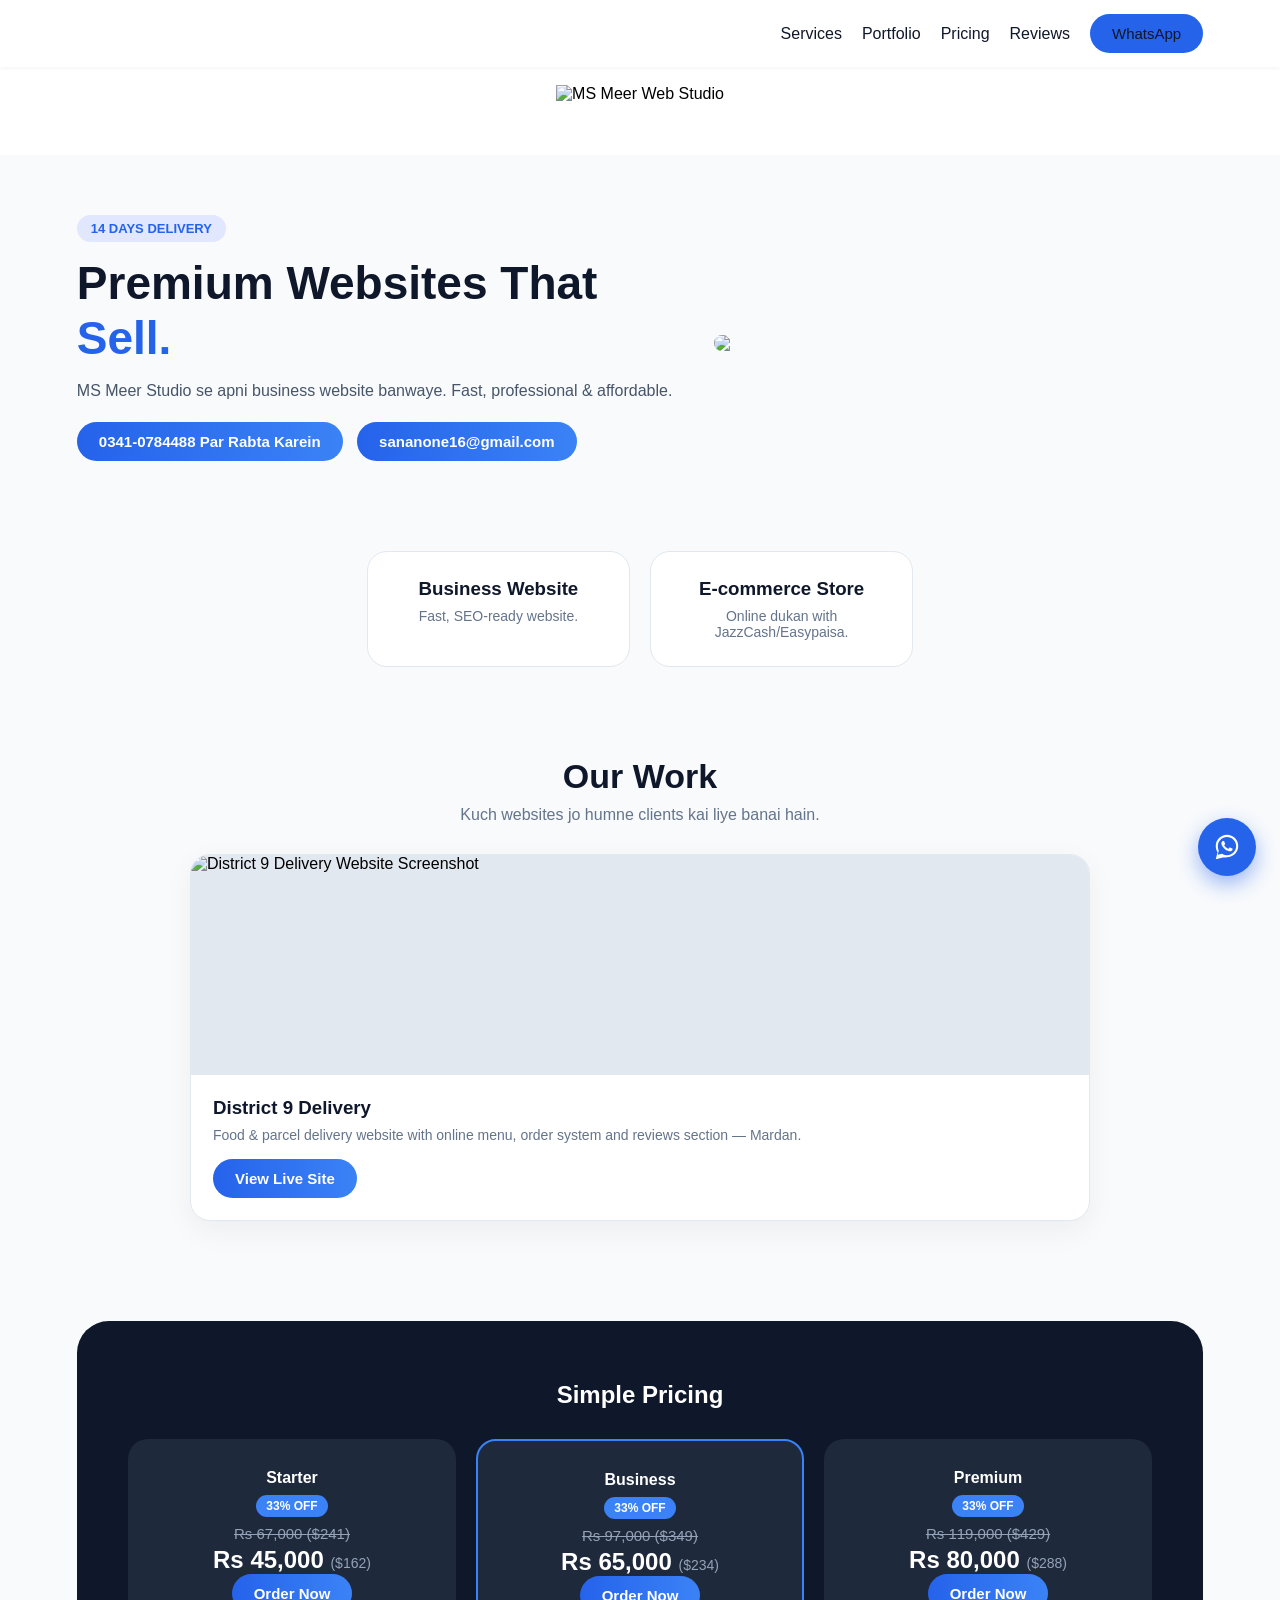
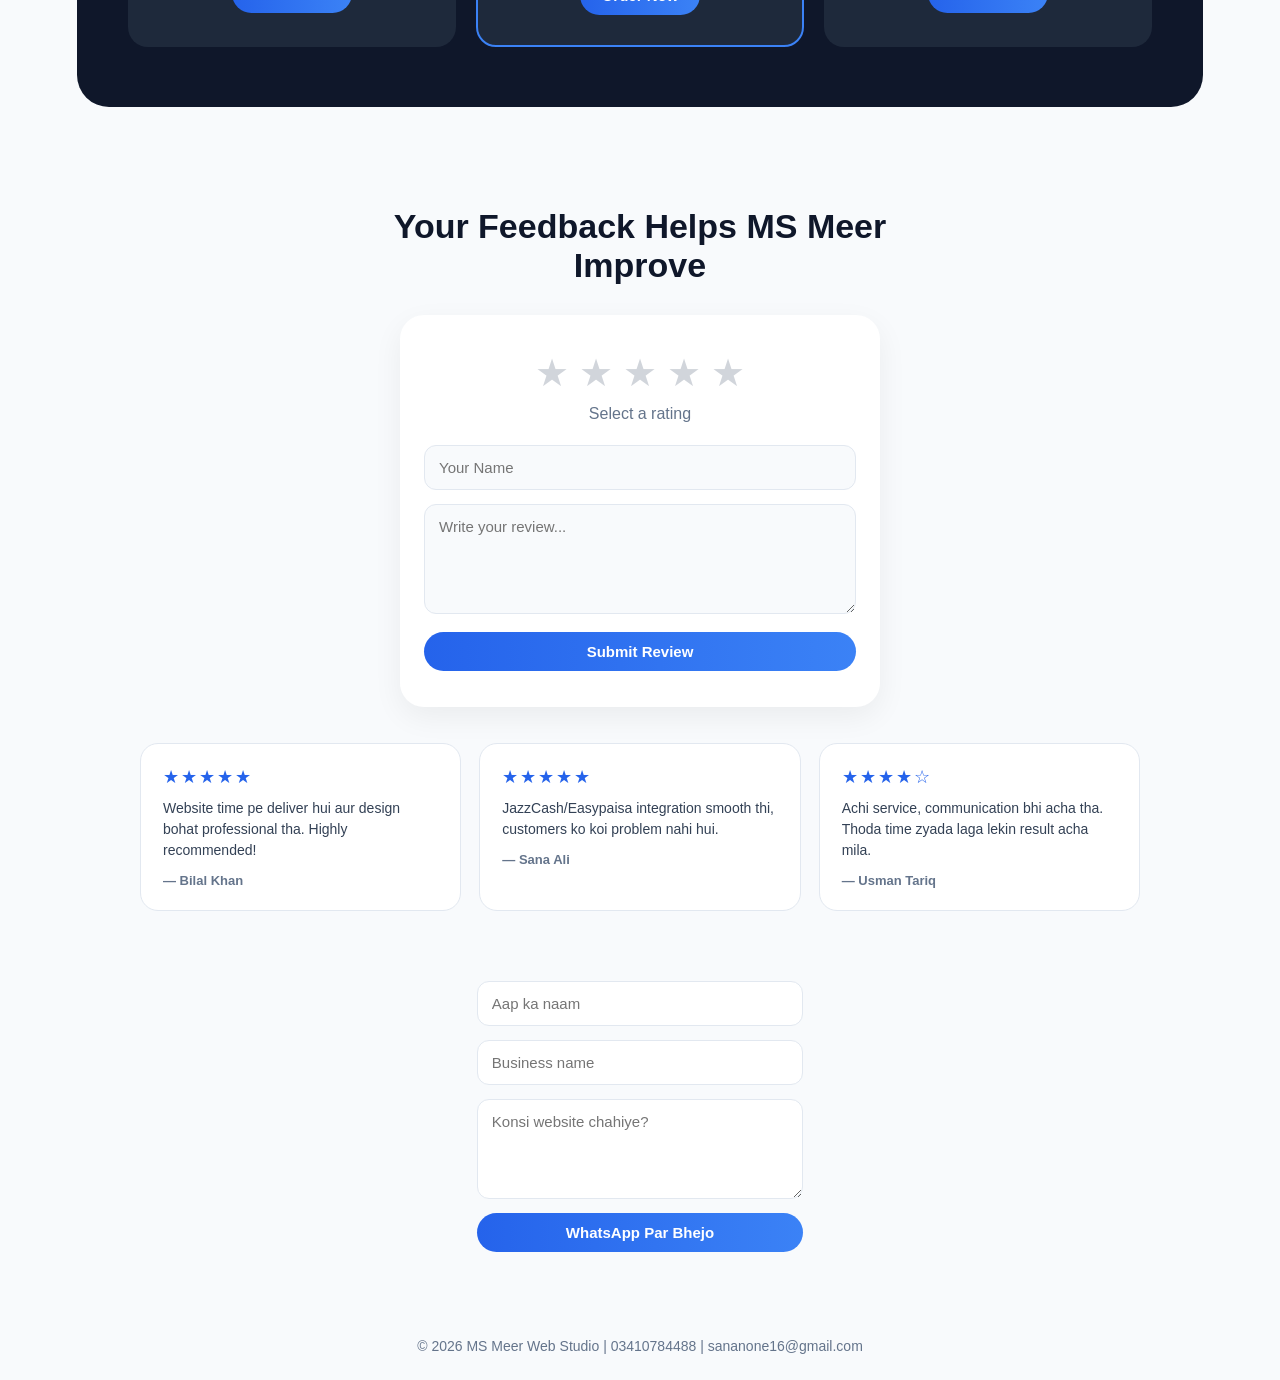
==== index.html @ 479fdec6 "Add files via upload" ====
<!DOCTYPE html>
<html lang="en">
<head>
<meta charset="UTF-8">
<meta name="viewport" content="width=device-width, initial-scale=1.0">
<title>MS Meer Web Studio | Premium Website & App Design</title>
<link rel="stylesheet" href="style.css">
</head>
<body>
<nav>
  <div class="nav-links">
    <a href="#services">Services</a>
    <a href="#portfolio">Portfolio</a>
    <a href="#pricing">Pricing</a>
    <a href="#review">Reviews</a>
    <a href="https://wa.me/923410784488" class="btn">WhatsApp</a>
  </div>
</nav>

<div class="logo-bar">
  <img src="logo.png" alt="MS Meer Web Studio">
</div>

<section class="hero">
  <div>
    <span class="badge">14 DAYS DELIVERY</span>
    <h1>Premium Websites That <span>Sell.</span></h1>
    <p>MS Meer Studio se apni business website banwaye. Fast, professional & affordable.</p>
    <a class="btn btn-accent" href="https://wa.me/923410784488">0341-0784488 Par Rabta Karein</a>
    <a class="btn btn-accent" href="mailto:sananone16@gmail.com">sananone16@gmail.com</a>
  </div>
  <div class="hero-img">
    <img src="https://images.unsplash.com/photo-1558655146-d09347e92766?w=800">
  </div>
</section>

<section id="services" class="services">
  <div class="card"><h3>Business Website</h3><p>Fast, SEO-ready website.</p></div>
  <div class="card"><h3>E-commerce Store</h3><p>Online dukan with JazzCash/Easypaisa.</p></div>
</section>

<section id="portfolio" class="portfolio">
  <h2>Our Work</h2>
  <p class="portfolio-sub">Kuch websites jo humne clients kai liye banai hain.</p>
  <div class="portfolio-grid">
    <div class="portfolio-card">
      <img src="https://image.thum.io/get/width/900/crop/700/https://sananone16-blip.github.io/DISTRICT-9-MARADAN/" alt="District 9 Delivery Website Screenshot" loading="lazy">
      <div class="portfolio-info">
        <h3>District 9 Delivery</h3>
        <p>Food & parcel delivery website with online menu, order system and reviews section — Mardan.</p>
        <a class="btn btn-accent" href="https://sananone16-blip.github.io/DISTRICT-9-MARADAN/" target="_blank">View Live Site</a>
      </div>
    </div>
  </div>
</section>

<section id="pricing" class="pricing">
  <h2>Simple Pricing</h2>
  <div class="price-grid">

    <div class="price-card">
      <h4>Starter</h4>
      <span class="off-badge">33% OFF</span>
      <p class="old-price">Rs 67,000 <span class="old-usd">($241)</span></p>
      <h2>Rs 45,000 <span class="usd">($162)</span></h2>
      <a href="https://wa.me/923410784488" class="btn btn-accent">Order Now</a>
    </div>

    <div class="price-card popular">
      <h4>Business</h4>
      <span class="off-badge">33% OFF</span>
      <p class="old-price">Rs 97,000 <span class="old-usd">($349)</span></p>
      <h2>Rs 65,000 <span class="usd">($234)</span></h2>
      <a href="https://wa.me/923410784488" class="btn btn-accent">Order Now</a>
    </div>

    <div class="price-card">
      <h4>Premium</h4>
      <span class="off-badge">33% OFF</span>
      <p class="old-price">Rs 119,000 <span class="old-usd">($429)</span></p>
      <h2>Rs 80,000 <span class="usd">($288)</span></h2>
      <a href="https://wa.me/923410784488" class="btn btn-accent">Order Now</a>
    </div>

  </div>
</section>

<section id="review" class="review">
  <h2>Your Feedback Helps MS Meer Improve</h2>
  <div class="review-card">
    <div class="stars" id="stars">
      <span class="star" data-value="1">★</span>
      <span class="star" data-value="2">★</span>
      <span class="star" data-value="3">★</span>
      <span class="star" data-value="4">★</span>
      <span class="star" data-value="5">★</span>
    </div>
    <p id="ratingText">Select a rating</p>
    <input id="reviewName" placeholder="Your Name">
    <textarea id="reviewMsg" placeholder="Write your review..."></textarea>
    <button class="btn btn-accent" onclick="submitReview()">Submit Review</button>
  </div>

  <div class="reviews-list" id="reviewsList"></div>
</section>

<section class="contact">
  <input id="name" placeholder="Aap ka naam">
  <input id="business" placeholder="Business name">
  <textarea id="msg" placeholder="Konsi website chahiye?"></textarea>
  <button class="btn btn-accent" onclick="sendWhatsApp()">WhatsApp Par Bhejo</button>
</section>

<a href="https://wa.me/923410784488" class="whatsapp-float" target="_blank" aria-label="Chat on WhatsApp">
  <svg viewBox="0 0 32 32" width="30" height="30" fill="#fff"><path d="M16.001 3C9.373 3 4 8.373 4 15c0 2.386.7 4.61 1.902 6.478L4 29l7.72-1.867A11.94 11.94 0 0016 27c6.627 0 12-5.373 12-12S22.628 3 16.001 3zm0 21.75a9.7 9.7 0 01-4.95-1.35l-.355-.21-4.585 1.108 1.13-4.47-.232-.367A9.71 9.71 0 016.25 15c0-5.385 4.366-9.75 9.751-9.75S25.75 9.615 25.75 15 21.385 24.75 16.001 24.75zm5.34-7.32c-.293-.146-1.734-.855-2.003-.953-.269-.098-.465-.146-.66.147-.196.293-.758.953-.93 1.148-.171.196-.342.22-.635.073-.293-.147-1.238-.456-2.358-1.454-.872-.778-1.461-1.738-1.632-2.031-.171-.293-.018-.451.128-.597.132-.132.293-.342.44-.513.147-.171.196-.293.293-.489.098-.196.049-.367-.024-.513-.073-.147-.66-1.59-.904-2.178-.238-.572-.48-.494-.66-.503-.171-.008-.367-.01-.562-.01-.196 0-.513.073-.782.367-.269.293-1.026 1.003-1.026 2.444s1.051 2.834 1.198 3.03c.147.196 2.07 3.16 5.017 4.432.701.303 1.248.484 1.675.619.704.224 1.344.192 1.85.117.564-.084 1.734-.709 1.979-1.393.244-.685.244-1.271.171-1.393-.073-.122-.269-.196-.562-.342z"/></svg>
</a>

<footer>© 2026 MS Meer Web Studio | 03410784488 | sananone16@gmail.com</footer>
<script src="script.js"></script>
</body>
</html>
---- style.css ----
:root{--primary:#0f172a;--accent:#2563eb;--accent2:#3b82f6;--bg:#f8fafc}
*{margin:0;padding:0;box-sizing:border-box;font-family:Inter,sans-serif}
body{background:var(--bg);overflow-x:hidden}

/* Nav */
nav{display:flex;justify-content:flex-end;align-items:center;flex-wrap:wrap;gap:14px;padding:14px 6%;background:#fff;position:sticky;top:0;z-index:20;box-shadow:0 1px 4px rgba(0,0,0,.05)}
.nav-links{display:flex;align-items:center;gap:20px;flex-wrap:wrap}
.nav-links a{text-decoration:none;color:var(--primary);font-weight:500}

/* Logo bar below nav */
.logo-bar{display:flex;justify-content:center;align-items:center;padding:18px 6% 6px;background:#fff}
.logo-bar img{height:64px;max-width:90%;object-fit:contain}

/* Buttons — all blue */
.btn{display:inline-block;padding:11px 22px;border-radius:999px;background:var(--accent);color:#fff;text-decoration:none;border:none;cursor:pointer;font-weight:600;font-size:15px;transition:transform .15s,box-shadow .15s}
.btn:hover{transform:translateY(-2px);box-shadow:0 8px 18px rgba(37,99,235,.35)}
.btn-accent{background:linear-gradient(90deg,var(--accent),var(--accent2))}
.btn-dark{background:var(--accent)}

/* Hero */
.hero{padding:60px 6%;display:grid;grid-template-columns:1.1fr 0.9fr;gap:40px;align-items:center}
.badge{display:inline-block;background:#e0e7ff;color:var(--accent);font-weight:600;font-size:13px;padding:6px 14px;border-radius:999px;margin-bottom:14px}
.hero h1{font-size:clamp(28px,5vw,46px);line-height:1.2;color:var(--primary)}
.hero h1 span{color:var(--accent)}
.hero p{margin:16px 0 22px;color:#475569;font-size:16px}
.hero .btn{margin-right:10px;margin-bottom:10px}
.hero-img img{width:100%;border-radius:24px;display:block}

/* Services */
.services{display:grid;grid-template-columns:repeat(2,1fr);gap:20px;padding:20px 6% 40px;max-width:700px;margin:0 auto}
.card{background:#fff;border:1px solid #e2e8f0;border-radius:20px;padding:26px;text-align:center}
.card h3{color:var(--primary);margin-bottom:8px}
.card p{color:#64748b;font-size:14px}

/* Portfolio */
.portfolio{padding:50px 6%;text-align:center}
.portfolio h2{color:var(--primary);font-size:clamp(24px,4vw,34px)}
.portfolio-sub{color:#64748b;margin:10px 0 30px}
.portfolio-grid{display:grid;grid-template-columns:repeat(auto-fit,minmax(280px,1fr));gap:22px;max-width:900px;margin:0 auto}
.portfolio-card{background:#fff;border:1px solid #e2e8f0;border-radius:20px;overflow:hidden;text-align:left;box-shadow:0 10px 30px rgba(0,0,0,.05)}
.portfolio-card img{width:100%;height:220px;object-fit:cover;object-position:top;display:block;background:#e2e8f0}
.portfolio-info{padding:22px}
.portfolio-info h3{color:var(--primary);margin-bottom:8px}
.portfolio-info p{color:#64748b;font-size:14px;margin-bottom:16px}

/* Pricing */
.pricing{margin:50px 6%;padding:60px 4%;background:var(--primary);color:#fff;border-radius:32px;text-align:center}
.price-grid{display:grid;grid-template-columns:repeat(3,1fr);gap:20px;margin-top:30px}
.price-card{position:relative;background:#1e293b;border-radius:20px;padding:30px 20px;text-align:center}
.price-card.popular{border:2px solid var(--accent2)}
.off-badge{display:inline-block;background:var(--accent2);color:#fff;font-weight:700;font-size:12px;padding:4px 10px;border-radius:999px;margin:8px 0}
.old-price{color:#94a3b8;text-decoration:line-through;font-size:15px;margin-bottom:4px}
.old-usd{text-decoration:line-through}
.usd{font-size:14px;color:#94a3b8;font-weight:400}

/* Rate & Review */
.review{padding:50px 6%;text-align:center}
.review h2{color:var(--primary);font-size:clamp(24px,4vw,34px);max-width:600px;margin:0 auto 30px}
.review-card{background:#fff;border-radius:24px;padding:36px 24px;max-width:480px;margin:0 auto;box-shadow:0 10px 30px rgba(0,0,0,.06)}
.stars{display:flex;justify-content:center;gap:10px;margin-bottom:10px}
.star{font-size:38px;color:#d1d5db;cursor:pointer;transition:color .15s,transform .15s;user-select:none}
.star:hover{transform:scale(1.15)}
.star.active{color:var(--accent)}
#ratingText{color:#64748b;margin-bottom:22px;font-weight:500}
.review-card input,.review-card textarea{width:100%;padding:13px 14px;margin-bottom:14px;border:1px solid #e2e8f0;border-radius:12px;font-size:15px;background:#f8fafc}
.review-card textarea{min-height:110px;resize:vertical}
.review-card .btn{width:100%}

/* Reviews list — everyone's ratings & reviews */
.reviews-list{display:grid;grid-template-columns:repeat(3,1fr);gap:18px;max-width:1000px;margin:36px auto 0}
.review-item{background:#fff;border:1px solid #e2e8f0;border-radius:18px;padding:22px;text-align:left}
.review-stars{color:var(--accent);font-size:18px;letter-spacing:2px;margin-bottom:10px}
.review-text{color:#334155;font-size:14px;line-height:1.5;margin-bottom:12px}
.review-name{color:#64748b;font-size:13px;font-weight:600}

/* Contact */
.contact{max-width:480px;margin:0 auto;padding:20px 6% 60px;display:flex;flex-direction:column;gap:14px}
.contact input,.contact textarea{padding:13px 14px;border:1px solid #e2e8f0;border-radius:12px;font-size:15px;background:#fff}
.contact textarea{min-height:100px;resize:vertical}
.contact button{width:100%}

footer{text-align:center;padding:26px 6%;color:#64748b;font-size:14px}

/* Floating WhatsApp button */
.whatsapp-float{position:fixed;bottom:24px;right:24px;width:58px;height:58px;background:var(--accent);border-radius:50%;display:flex;align-items:center;justify-content:center;box-shadow:0 8px 20px rgba(37,99,235,.45);z-index:50;transition:transform .15s}
.whatsapp-float:hover{transform:scale(1.08)}

/* Responsive: tablet */
@media (max-width:900px){
  .hero{grid-template-columns:1fr}
  .hero-img{order:-1}
}

/* Responsive: mobile */
@media (max-width:600px){
  nav{justify-content:center;padding:12px 5%}
  .nav-links{justify-content:center;gap:14px}
  .logo-bar img{height:52px}
  .services{grid-template-columns:1fr}
  .price-grid{grid-template-columns:1fr}
  .pricing{margin:30px 4%;padding:40px 5%}
  .hero{padding:40px 5%}
  .review{padding:40px 5%}
  .review-card{padding:26px 18px}
  .star{font-size:32px}
  .reviews-list{grid-template-columns:1fr}
  .whatsapp-float{width:52px;height:52px;bottom:18px;right:18px}
}
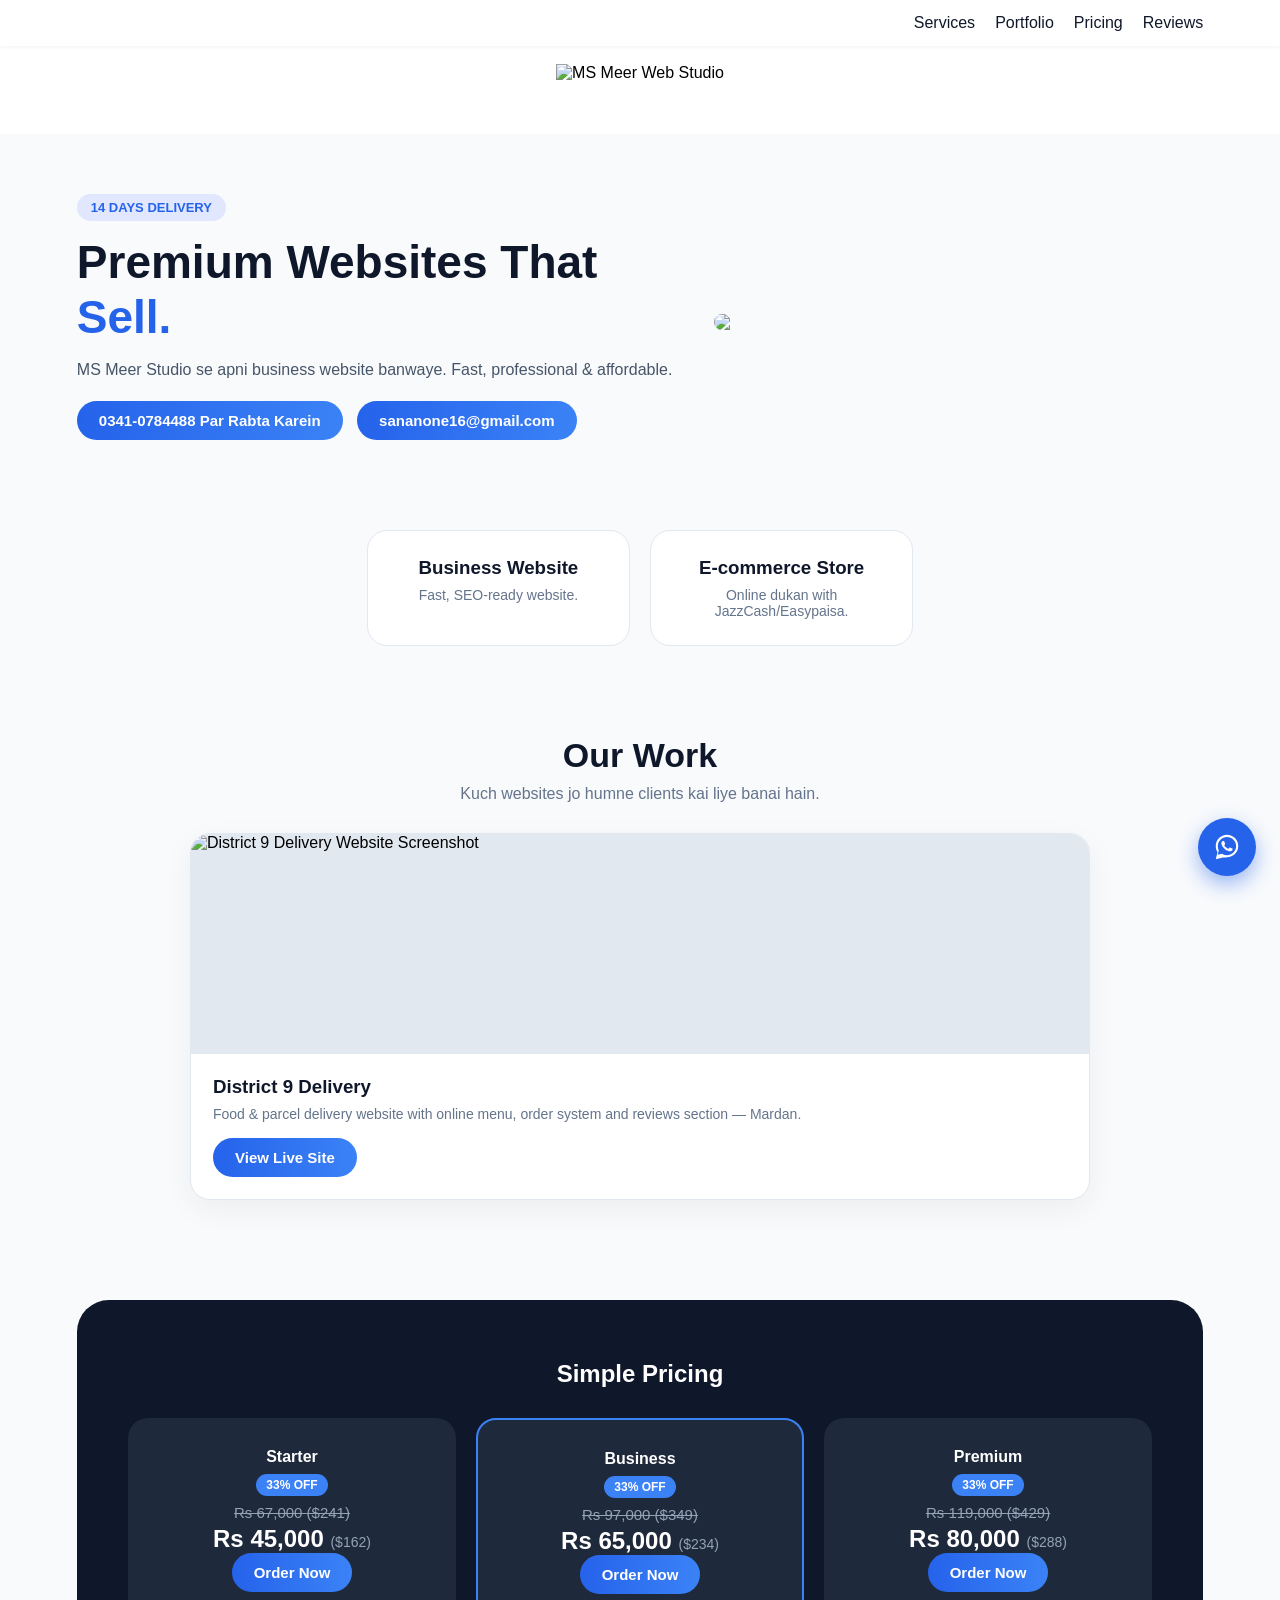
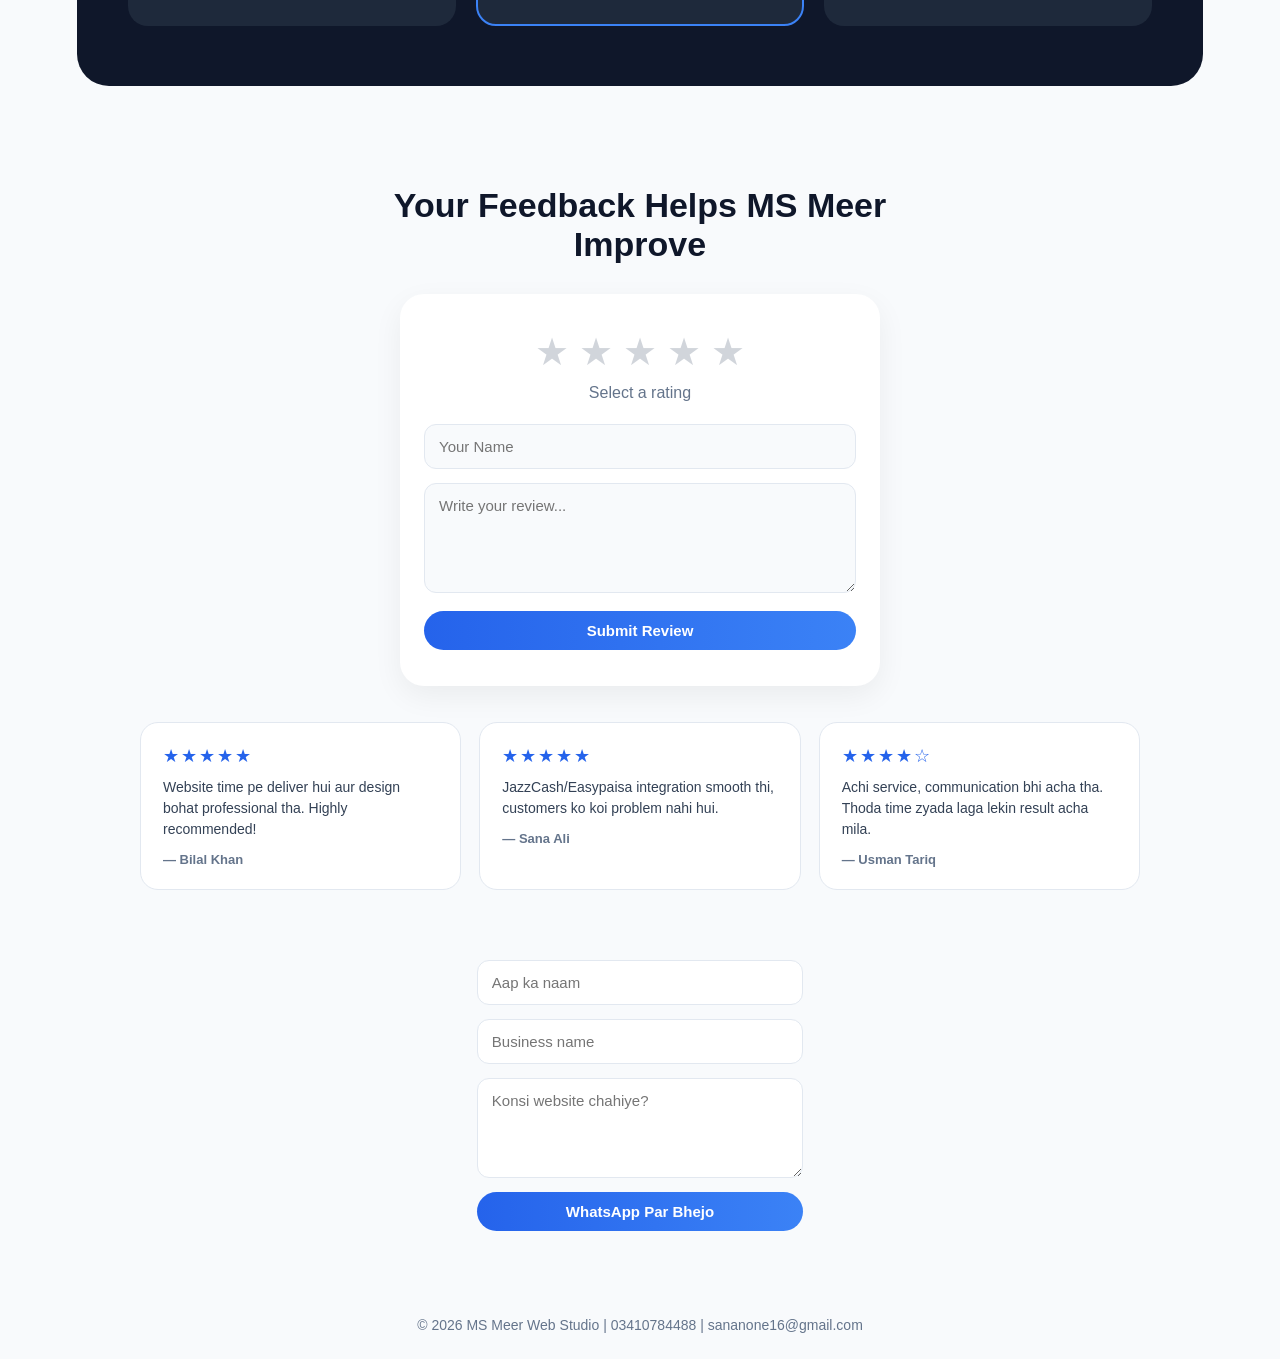
==== commit c65126ef: "Update index.html" ====
--- a/index.html
+++ b/index.html
@@ -13,7 +13,7 @@
     <a href="#portfolio">Portfolio</a>
     <a href="#pricing">Pricing</a>
     <a href="#review">Reviews</a>
-    <a href="https://wa.me/923410784488" class="btn">WhatsApp</a>
+  
   </div>
 </nav>
 
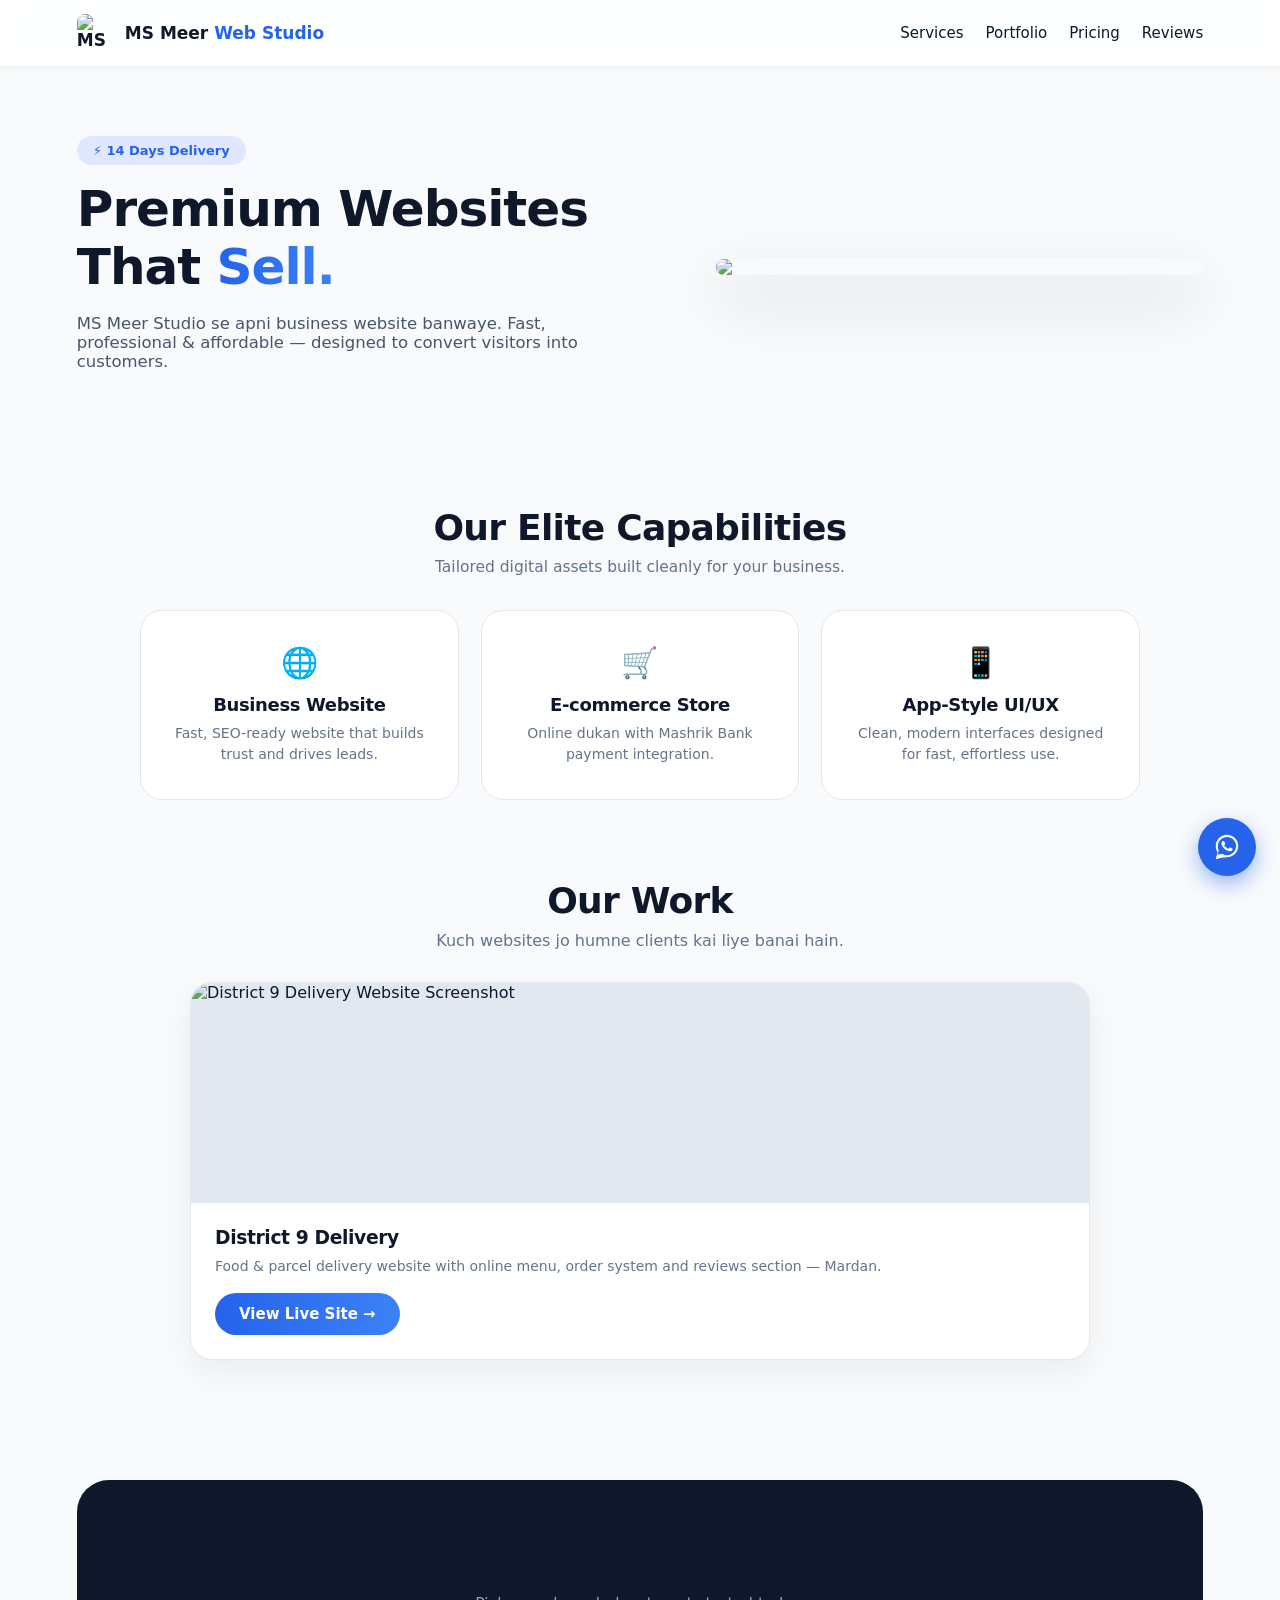
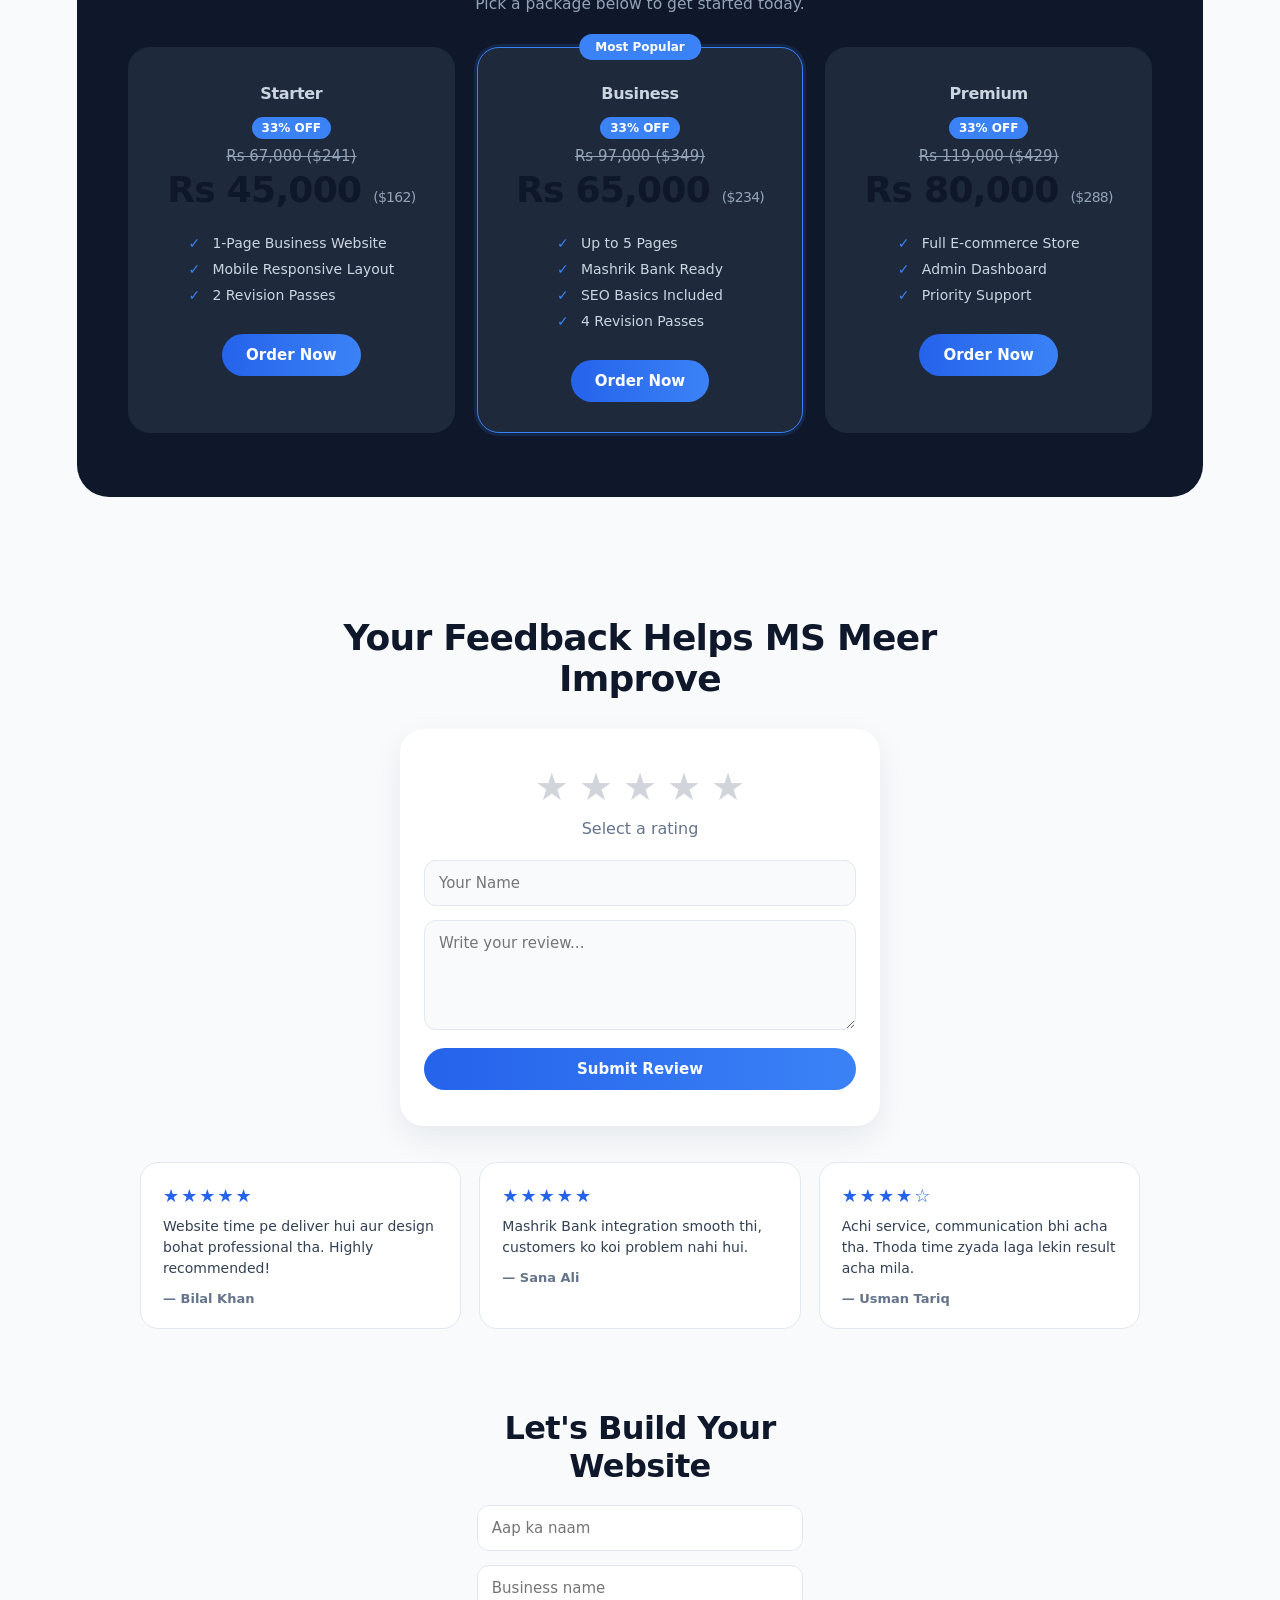
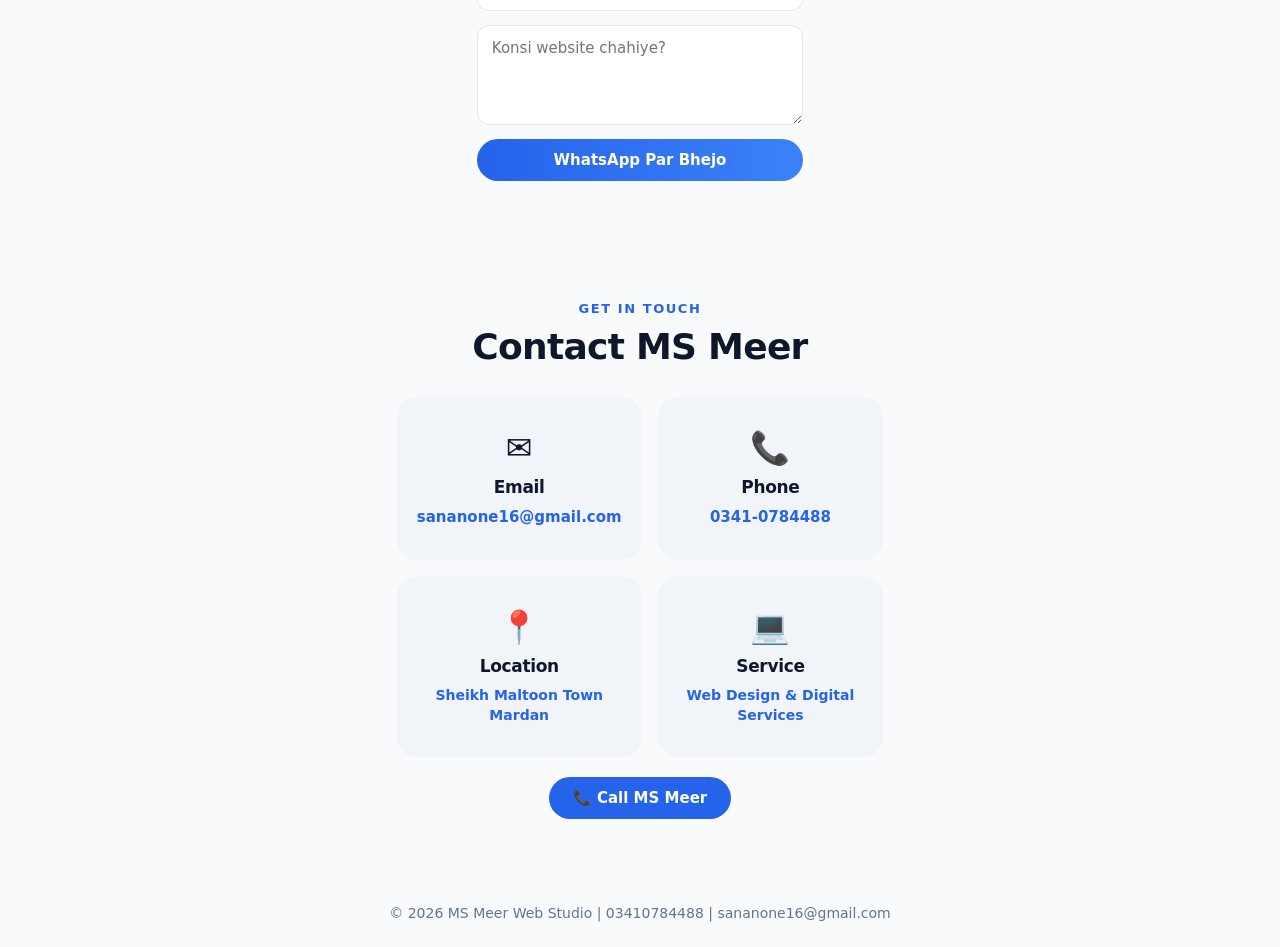
==== commit 14c5d208: "Add files via upload" ====
--- a/index.html
+++ b/index.html
@@ -8,35 +8,49 @@
 </head>
 <body>
 <nav>
+  <div class="brand">
+    <img src="logo.png" alt="MS Meer Web Studio">
+    <span>MS Meer <b>Web Studio</b></span>
+  </div>
   <div class="nav-links">
     <a href="#services">Services</a>
     <a href="#portfolio">Portfolio</a>
     <a href="#pricing">Pricing</a>
     <a href="#review">Reviews</a>
-  
   </div>
 </nav>
 
-<div class="logo-bar">
-  <img src="logo.png" alt="MS Meer Web Studio">
-</div>
-
 <section class="hero">
   <div>
-    <span class="badge">14 DAYS DELIVERY</span>
+    <span class="badge">⚡ 14 Days Delivery</span>
     <h1>Premium Websites That <span>Sell.</span></h1>
-    <p>MS Meer Studio se apni business website banwaye. Fast, professional & affordable.</p>
-    <a class="btn btn-accent" href="https://wa.me/923410784488">0341-0784488 Par Rabta Karein</a>
-    <a class="btn btn-accent" href="mailto:sananone16@gmail.com">sananone16@gmail.com</a>
+    <p>MS Meer Studio se apni business website banwaye. Fast, professional & affordable — designed to convert visitors into customers.</p>
   </div>
   <div class="hero-img">
     <img src="https://images.unsplash.com/photo-1558655146-d09347e92766?w=800">
   </div>
 </section>
 
-<section id="services" class="services">
-  <div class="card"><h3>Business Website</h3><p>Fast, SEO-ready website.</p></div>
-  <div class="card"><h3>E-commerce Store</h3><p>Online dukan with JazzCash/Easypaisa.</p></div>
+<section id="services" class="services-wrap">
+  <h2>Our Elite Capabilities</h2>
+  <p class="section-sub">Tailored digital assets built cleanly for your business.</p>
+  <div class="services">
+    <div class="card">
+      <div class="card-icon">🌐</div>
+      <h3>Business Website</h3>
+      <p>Fast, SEO-ready website that builds trust and drives leads.</p>
+    </div>
+    <div class="card">
+      <div class="card-icon">🛒</div>
+      <h3>E-commerce Store</h3>
+      <p>Online dukan with Mashrik Bank payment integration.</p>
+    </div>
+    <div class="card">
+      <div class="card-icon">📱</div>
+      <h3>App-Style UI/UX</h3>
+      <p>Clean, modern interfaces designed for fast, effortless use.</p>
+    </div>
+  </div>
 </section>
 
 <section id="portfolio" class="portfolio">
@@ -48,14 +62,15 @@
       <div class="portfolio-info">
         <h3>District 9 Delivery</h3>
         <p>Food & parcel delivery website with online menu, order system and reviews section — Mardan.</p>
-        <a class="btn btn-accent" href="https://sananone16-blip.github.io/DISTRICT-9-MARADAN/" target="_blank">View Live Site</a>
+        <a class="btn btn-accent" href="https://sananone16-blip.github.io/DISTRICT-9-MARADAN/" target="_blank">View Live Site →</a>
       </div>
     </div>
   </div>
 </section>
 
 <section id="pricing" class="pricing">
-  <h2>Simple Pricing</h2>
+  <h2>Transparent Pricing</h2>
+  <p class="section-sub light">Pick a package below to get started today.</p>
   <div class="price-grid">
 
     <div class="price-card">
@@ -63,14 +78,26 @@
       <span class="off-badge">33% OFF</span>
       <p class="old-price">Rs 67,000 <span class="old-usd">($241)</span></p>
       <h2>Rs 45,000 <span class="usd">($162)</span></h2>
+      <ul class="price-features">
+        <li>1-Page Business Website</li>
+        <li>Mobile Responsive Layout</li>
+        <li>2 Revision Passes</li>
+      </ul>
       <a href="https://wa.me/923410784488" class="btn btn-accent">Order Now</a>
     </div>
 
     <div class="price-card popular">
+      <span class="ribbon">Most Popular</span>
       <h4>Business</h4>
       <span class="off-badge">33% OFF</span>
       <p class="old-price">Rs 97,000 <span class="old-usd">($349)</span></p>
       <h2>Rs 65,000 <span class="usd">($234)</span></h2>
+      <ul class="price-features">
+        <li>Up to 5 Pages</li>
+        <li>Mashrik Bank Ready</li>
+        <li>SEO Basics Included</li>
+        <li>4 Revision Passes</li>
+      </ul>
       <a href="https://wa.me/923410784488" class="btn btn-accent">Order Now</a>
     </div>
 
@@ -79,6 +106,11 @@
       <span class="off-badge">33% OFF</span>
       <p class="old-price">Rs 119,000 <span class="old-usd">($429)</span></p>
       <h2>Rs 80,000 <span class="usd">($288)</span></h2>
+      <ul class="price-features">
+        <li>Full E-commerce Store</li>
+        <li>Admin Dashboard</li>
+        <li>Priority Support</li>
+      </ul>
       <a href="https://wa.me/923410784488" class="btn btn-accent">Order Now</a>
     </div>
 
@@ -105,10 +137,41 @@
 </section>
 
 <section class="contact">
+  <h2>Let's Build Your Website</h2>
   <input id="name" placeholder="Aap ka naam">
   <input id="business" placeholder="Business name">
   <textarea id="msg" placeholder="Konsi website chahiye?"></textarea>
   <button class="btn btn-accent" onclick="sendWhatsApp()">WhatsApp Par Bhejo</button>
+</section>
+
+<section class="get-in-touch">
+  <p class="eyebrow">GET IN TOUCH</p>
+  <h2>Contact MS Meer</h2>
+  <div class="touch-cards">
+    <div class="info-card">
+      <div class="info-icon">✉️</div>
+      <h4>Email</h4>
+      <p class="info-link"><a href="mailto:sananone16@gmail.com">sananone16@gmail.com</a></p>
+    </div>
+    <div class="info-card">
+      <div class="info-icon">📞</div>
+      <h4>Phone</h4>
+      <p class="info-link"><a href="tel:+923410784488">0341-0784488</a></p>
+    </div>
+    <div class="info-card">
+      <div class="info-icon">📍</div>
+      <h4>Location</h4>
+      <p class="info-link">Sheikh Maltoon Town<br>Mardan</p>
+    </div>
+    <div class="info-card">
+      <div class="info-icon">💻</div>
+      <h4>Service</h4>
+      <p class="info-link">Web Design &amp; Digital Services</p>
+    </div>
+  </div>
+  <div class="cta-buttons">
+    <a class="btn btn-call" href="tel:+923410784488">📞 Call MS Meer</a>
+  </div>
 </section>
 
 <a href="https://wa.me/923410784488" class="whatsapp-float" target="_blank" aria-label="Chat on WhatsApp">
--- a/style.css
+++ b/style.css
@@ -1,72 +1,120 @@
-:root{--primary:#0f172a;--accent:#2563eb;--accent2:#3b82f6;--bg:#f8fafc}
-*{margin:0;padding:0;box-sizing:border-box;font-family:Inter,sans-serif}
-body{background:var(--bg);overflow-x:hidden}
+:root{
+  --primary:#0f172a;
+  --accent:#2563eb;
+  --accent2:#3b82f6;
+  --bg:#f8fafc;
+  --card-dark:#1e293b;
+}
+*{margin:0;padding:0;box-sizing:border-box;font-family:'Inter',system-ui,sans-serif}
+body{background:var(--bg);overflow-x:hidden;color:var(--primary)}
+h1,h2,h3,h4{letter-spacing:-0.02em}
 
-/* Nav */
-nav{display:flex;justify-content:flex-end;align-items:center;flex-wrap:wrap;gap:14px;padding:14px 6%;background:#fff;position:sticky;top:0;z-index:20;box-shadow:0 1px 4px rgba(0,0,0,.05)}
-.nav-links{display:flex;align-items:center;gap:20px;flex-wrap:wrap}
-.nav-links a{text-decoration:none;color:var(--primary);font-weight:500}
+/* Nav — logo + brand + links in one sticky bar */
+nav{
+  display:flex;justify-content:space-between;align-items:center;flex-wrap:wrap;gap:14px;
+  padding:14px 6%;background:rgba(255,255,255,.85);backdrop-filter:blur(10px);
+  position:sticky;top:0;z-index:20;box-shadow:0 1px 8px rgba(15,23,42,.06);
+}
+.brand{display:flex;align-items:center;gap:10px;font-weight:700;font-size:17px;color:var(--primary)}
+.brand img{height:38px;width:38px;object-fit:contain;border-radius:8px}
+.brand b{color:var(--accent)}
+.nav-links{display:flex;align-items:center;gap:22px;flex-wrap:wrap}
+.nav-links a{text-decoration:none;color:var(--primary);font-weight:500;font-size:15px}
+.nav-links a:hover{color:var(--accent)}
 
-/* Logo bar below nav */
-.logo-bar{display:flex;justify-content:center;align-items:center;padding:18px 6% 6px;background:#fff}
-.logo-bar img{height:64px;max-width:90%;object-fit:contain}
-
-/* Buttons — all blue */
-.btn{display:inline-block;padding:11px 22px;border-radius:999px;background:var(--accent);color:#fff;text-decoration:none;border:none;cursor:pointer;font-weight:600;font-size:15px;transition:transform .15s,box-shadow .15s}
-.btn:hover{transform:translateY(-2px);box-shadow:0 8px 18px rgba(37,99,235,.35)}
+/* Buttons */
+.btn{display:inline-block;padding:12px 24px;border-radius:999px;background:var(--accent);color:#fff;
+  text-decoration:none;border:none;cursor:pointer;font-weight:600;font-size:15px;
+  transition:transform .15s,box-shadow .15s}
+.btn:hover{transform:translateY(-2px);box-shadow:0 10px 22px rgba(37,99,235,.35)}
 .btn-accent{background:linear-gradient(90deg,var(--accent),var(--accent2))}
-.btn-dark{background:var(--accent)}
+.btn-outline{background:transparent;color:var(--primary);border:1.5px solid #cbd5e1}
+.btn-outline:hover{border-color:var(--accent);color:var(--accent);box-shadow:none}
 
 /* Hero */
-.hero{padding:60px 6%;display:grid;grid-template-columns:1.1fr 0.9fr;gap:40px;align-items:center}
-.badge{display:inline-block;background:#e0e7ff;color:var(--accent);font-weight:600;font-size:13px;padding:6px 14px;border-radius:999px;margin-bottom:14px}
-.hero h1{font-size:clamp(28px,5vw,46px);line-height:1.2;color:var(--primary)}
-.hero h1 span{color:var(--accent)}
-.hero p{margin:16px 0 22px;color:#475569;font-size:16px}
-.hero .btn{margin-right:10px;margin-bottom:10px}
-.hero-img img{width:100%;border-radius:24px;display:block}
+.hero{padding:70px 6% 50px;display:grid;grid-template-columns:1.1fr .9fr;gap:44px;align-items:center}
+.badge{display:inline-block;background:#e0e7ff;color:var(--accent);font-weight:700;font-size:13px;
+  padding:7px 16px;border-radius:999px;margin-bottom:16px}
+.hero h1{font-size:clamp(30px,5vw,50px);line-height:1.15;color:var(--primary)}
+.hero h1 span{background:linear-gradient(90deg,var(--accent),var(--accent2));-webkit-background-clip:text;
+  background-clip:text;color:transparent}
+.hero p{margin:18px 0 26px;color:#475569;font-size:16.5px;max-width:520px}
+.hero-actions{display:flex;flex-wrap:wrap;gap:12px}
+.hero-img img{width:100%;border-radius:26px;display:block;box-shadow:0 24px 60px rgba(15,23,42,.18)}
 
-/* Services */
-.services{display:grid;grid-template-columns:repeat(2,1fr);gap:20px;padding:20px 6% 40px;max-width:700px;margin:0 auto}
-.card{background:#fff;border:1px solid #e2e8f0;border-radius:20px;padding:26px;text-align:center}
-.card h3{color:var(--primary);margin-bottom:8px}
-.card p{color:#64748b;font-size:14px}
+/* Location / Service info cards */
+.info-cards{display:grid;grid-template-columns:repeat(2,1fr);gap:16px;margin:8px 0 22px;max-width:480px}
+.info-card{background:#f1f5f9;border-radius:20px;padding:26px 18px;text-align:center}
+.info-icon{font-size:32px;margin-bottom:10px}
+.info-card h4{color:var(--primary);font-size:17px;margin-bottom:10px}
+.info-link{color:var(--accent);font-weight:700;font-size:14px;line-height:1.4}
+
+/* Call CTA row */
+.cta-buttons{display:flex;justify-content:center;margin-top:20px}
+.btn-call{background:var(--accent);color:#fff}
+
+/* Section headings */
+.services-wrap,.portfolio,.review{text-align:center}
+.services-wrap h2,.portfolio h2,.review h2,.pricing h2{color:var(--primary);font-size:clamp(26px,4vw,36px)}
+.section-sub{color:#64748b;margin:10px 0 34px;font-size:15.5px}
+.section-sub.light{color:#94a3b8}
+
+/* Services / capability cards */
+.services-wrap{padding:60px 6% 20px}
+.services{display:grid;grid-template-columns:repeat(3,1fr);gap:22px;max-width:1000px;margin:0 auto}
+.card{background:#fff;border:1px solid #e2e8f0;border-radius:22px;padding:34px 24px;text-align:center;
+  transition:transform .2s,box-shadow .2s}
+.card:hover{transform:translateY(-6px);box-shadow:0 18px 40px rgba(15,23,42,.08)}
+.card-icon{font-size:30px;margin-bottom:14px}
+.card h3{color:var(--primary);margin-bottom:8px;font-size:18px}
+.card p{color:#64748b;font-size:14px;line-height:1.5}
 
 /* Portfolio */
-.portfolio{padding:50px 6%;text-align:center}
-.portfolio h2{color:var(--primary);font-size:clamp(24px,4vw,34px)}
-.portfolio-sub{color:#64748b;margin:10px 0 30px}
-.portfolio-grid{display:grid;grid-template-columns:repeat(auto-fit,minmax(280px,1fr));gap:22px;max-width:900px;margin:0 auto}
-.portfolio-card{background:#fff;border:1px solid #e2e8f0;border-radius:20px;overflow:hidden;text-align:left;box-shadow:0 10px 30px rgba(0,0,0,.05)}
+.portfolio{padding:60px 6%}
+.portfolio-sub{color:#64748b;margin:10px 0 32px}
+.portfolio-grid{display:grid;grid-template-columns:repeat(auto-fit,minmax(280px,1fr));gap:24px;max-width:900px;margin:0 auto}
+.portfolio-card{background:#fff;border:1px solid #e2e8f0;border-radius:22px;overflow:hidden;text-align:left;
+  box-shadow:0 12px 32px rgba(15,23,42,.06);transition:transform .2s}
+.portfolio-card:hover{transform:translateY(-4px)}
 .portfolio-card img{width:100%;height:220px;object-fit:cover;object-position:top;display:block;background:#e2e8f0}
-.portfolio-info{padding:22px}
+.portfolio-info{padding:24px}
 .portfolio-info h3{color:var(--primary);margin-bottom:8px}
-.portfolio-info p{color:#64748b;font-size:14px;margin-bottom:16px}
+.portfolio-info p{color:#64748b;font-size:14px;margin-bottom:16px;line-height:1.5}
 
 /* Pricing */
-.pricing{margin:50px 6%;padding:60px 4%;background:var(--primary);color:#fff;border-radius:32px;text-align:center}
-.price-grid{display:grid;grid-template-columns:repeat(3,1fr);gap:20px;margin-top:30px}
-.price-card{position:relative;background:#1e293b;border-radius:20px;padding:30px 20px;text-align:center}
-.price-card.popular{border:2px solid var(--accent2)}
-.off-badge{display:inline-block;background:var(--accent2);color:#fff;font-weight:700;font-size:12px;padding:4px 10px;border-radius:999px;margin:8px 0}
+.pricing{margin:60px 6%;padding:64px 4%;background:var(--primary);color:#fff;border-radius:32px;text-align:center}
+.price-grid{display:grid;grid-template-columns:repeat(3,1fr);gap:22px;margin-top:34px}
+.price-card{position:relative;background:var(--card-dark);border-radius:22px;padding:36px 24px 30px;
+  text-align:center;border:1px solid transparent;transition:transform .2s}
+.price-card:hover{transform:translateY(-4px)}
+.price-card.popular{border-color:var(--accent2);box-shadow:0 0 0 3px rgba(59,130,246,.15)}
+.ribbon{position:absolute;top:-14px;left:50%;transform:translateX(-50%);background:var(--accent2);
+  color:#fff;font-weight:700;font-size:12px;padding:6px 16px;border-radius:999px;white-space:nowrap}
+.price-card h4{font-size:16px;color:#cbd5e1;font-weight:600;margin-bottom:6px}
+.off-badge{display:inline-block;background:var(--accent2);color:#fff;font-weight:700;font-size:12px;
+  padding:4px 10px;border-radius:999px;margin:8px 0}
 .old-price{color:#94a3b8;text-decoration:line-through;font-size:15px;margin-bottom:4px}
 .old-usd{text-decoration:line-through}
 .usd{font-size:14px;color:#94a3b8;font-weight:400}
+.price-features{list-style:none;margin:20px 0 26px;text-align:left;display:inline-block}
+.price-features li{color:#cbd5e1;font-size:14px;padding:5px 0 5px 24px;position:relative}
+.price-features li::before{content:"✓";position:absolute;left:0;color:var(--accent2);font-weight:700}
 
 /* Rate & Review */
-.review{padding:50px 6%;text-align:center}
-.review h2{color:var(--primary);font-size:clamp(24px,4vw,34px);max-width:600px;margin:0 auto 30px}
-.review-card{background:#fff;border-radius:24px;padding:36px 24px;max-width:480px;margin:0 auto;box-shadow:0 10px 30px rgba(0,0,0,.06)}
+.review{padding:60px 6%}
+.review h2{max-width:600px;margin:0 auto 30px}
+.review-card{background:#fff;border-radius:24px;padding:36px 24px;max-width:480px;margin:0 auto;
+  box-shadow:0 12px 32px rgba(15,23,42,.07)}
 .stars{display:flex;justify-content:center;gap:10px;margin-bottom:10px}
 .star{font-size:38px;color:#d1d5db;cursor:pointer;transition:color .15s,transform .15s;user-select:none}
 .star:hover{transform:scale(1.15)}
 .star.active{color:var(--accent)}
 #ratingText{color:#64748b;margin-bottom:22px;font-weight:500}
-.review-card input,.review-card textarea{width:100%;padding:13px 14px;margin-bottom:14px;border:1px solid #e2e8f0;border-radius:12px;font-size:15px;background:#f8fafc}
+.review-card input,.review-card textarea{width:100%;padding:13px 14px;margin-bottom:14px;border:1px solid #e2e8f0;
+  border-radius:12px;font-size:15px;background:#f8fafc}
 .review-card textarea{min-height:110px;resize:vertical}
 .review-card .btn{width:100%}
 
-/* Reviews list — everyone's ratings & reviews */
 .reviews-list{display:grid;grid-template-columns:repeat(3,1fr);gap:18px;max-width:1000px;margin:36px auto 0}
 .review-item{background:#fff;border:1px solid #e2e8f0;border-radius:18px;padding:22px;text-align:left}
 .review-stars{color:var(--accent);font-size:18px;letter-spacing:2px;margin-bottom:10px}
@@ -74,35 +122,45 @@
 .review-name{color:#64748b;font-size:13px;font-weight:600}
 
 /* Contact */
-.contact{max-width:480px;margin:0 auto;padding:20px 6% 60px;display:flex;flex-direction:column;gap:14px}
-.contact input,.contact textarea{padding:13px 14px;border:1px solid #e2e8f0;border-radius:12px;font-size:15px;background:#fff}
+.contact{max-width:480px;margin:0 auto;padding:20px 6% 70px;display:flex;flex-direction:column;gap:14px;text-align:center}
+.contact h2{color:var(--primary);margin-bottom:6px;font-size:clamp(24px,4vw,32px)}
+.contact input,.contact textarea{padding:13px 14px;border:1px solid #e2e8f0;border-radius:12px;font-size:15px;background:#fff;text-align:left}
 .contact textarea{min-height:100px;resize:vertical}
 .contact button{width:100%}
 
+/* Get in touch */
+.get-in-touch{max-width:640px;margin:0 auto;padding:50px 6% 60px;text-align:center}
+.get-in-touch .eyebrow{color:var(--accent);font-weight:700;font-size:13px;letter-spacing:.12em;margin-bottom:10px}
+.get-in-touch h2{color:var(--primary);font-size:clamp(26px,4vw,36px);margin-bottom:30px}
+.touch-cards{display:grid;grid-template-columns:1fr 1fr;gap:16px}
+.touch-cards .info-card{padding:32px 20px}
+.touch-cards .info-link a{color:var(--accent);font-weight:700;font-size:15px;text-decoration:none}
+.touch-cards .info-link a:hover{text-decoration:underline}
+
 footer{text-align:center;padding:26px 6%;color:#64748b;font-size:14px}
 
-/* Floating WhatsApp button */
-.whatsapp-float{position:fixed;bottom:24px;right:24px;width:58px;height:58px;background:var(--accent);border-radius:50%;display:flex;align-items:center;justify-content:center;box-shadow:0 8px 20px rgba(37,99,235,.45);z-index:50;transition:transform .15s}
+.whatsapp-float{position:fixed;bottom:24px;right:24px;width:58px;height:58px;background:var(--accent);
+  border-radius:50%;display:flex;align-items:center;justify-content:center;box-shadow:0 8px 20px rgba(37,99,235,.45);
+  z-index:50;transition:transform .15s}
 .whatsapp-float:hover{transform:scale(1.08)}
 
-/* Responsive: tablet */
 @media (max-width:900px){
   .hero{grid-template-columns:1fr}
   .hero-img{order:-1}
+  .services{grid-template-columns:1fr}
+  .price-grid{grid-template-columns:1fr}
+  .reviews-list{grid-template-columns:1fr}
+  .touch-cards{grid-template-columns:1fr}
 }
 
-/* Responsive: mobile */
 @media (max-width:600px){
   nav{justify-content:center;padding:12px 5%}
   .nav-links{justify-content:center;gap:14px}
-  .logo-bar img{height:52px}
-  .services{grid-template-columns:1fr}
-  .price-grid{grid-template-columns:1fr}
-  .pricing{margin:30px 4%;padding:40px 5%}
-  .hero{padding:40px 5%}
-  .review{padding:40px 5%}
+  .brand{order:-1}
+  .pricing{margin:36px 4%;padding:44px 5%}
+  .hero{padding:44px 5%}
+  .review{padding:44px 5%}
   .review-card{padding:26px 18px}
   .star{font-size:32px}
-  .reviews-list{grid-template-columns:1fr}
   .whatsapp-float{width:52px;height:52px;bottom:18px;right:18px}
 }
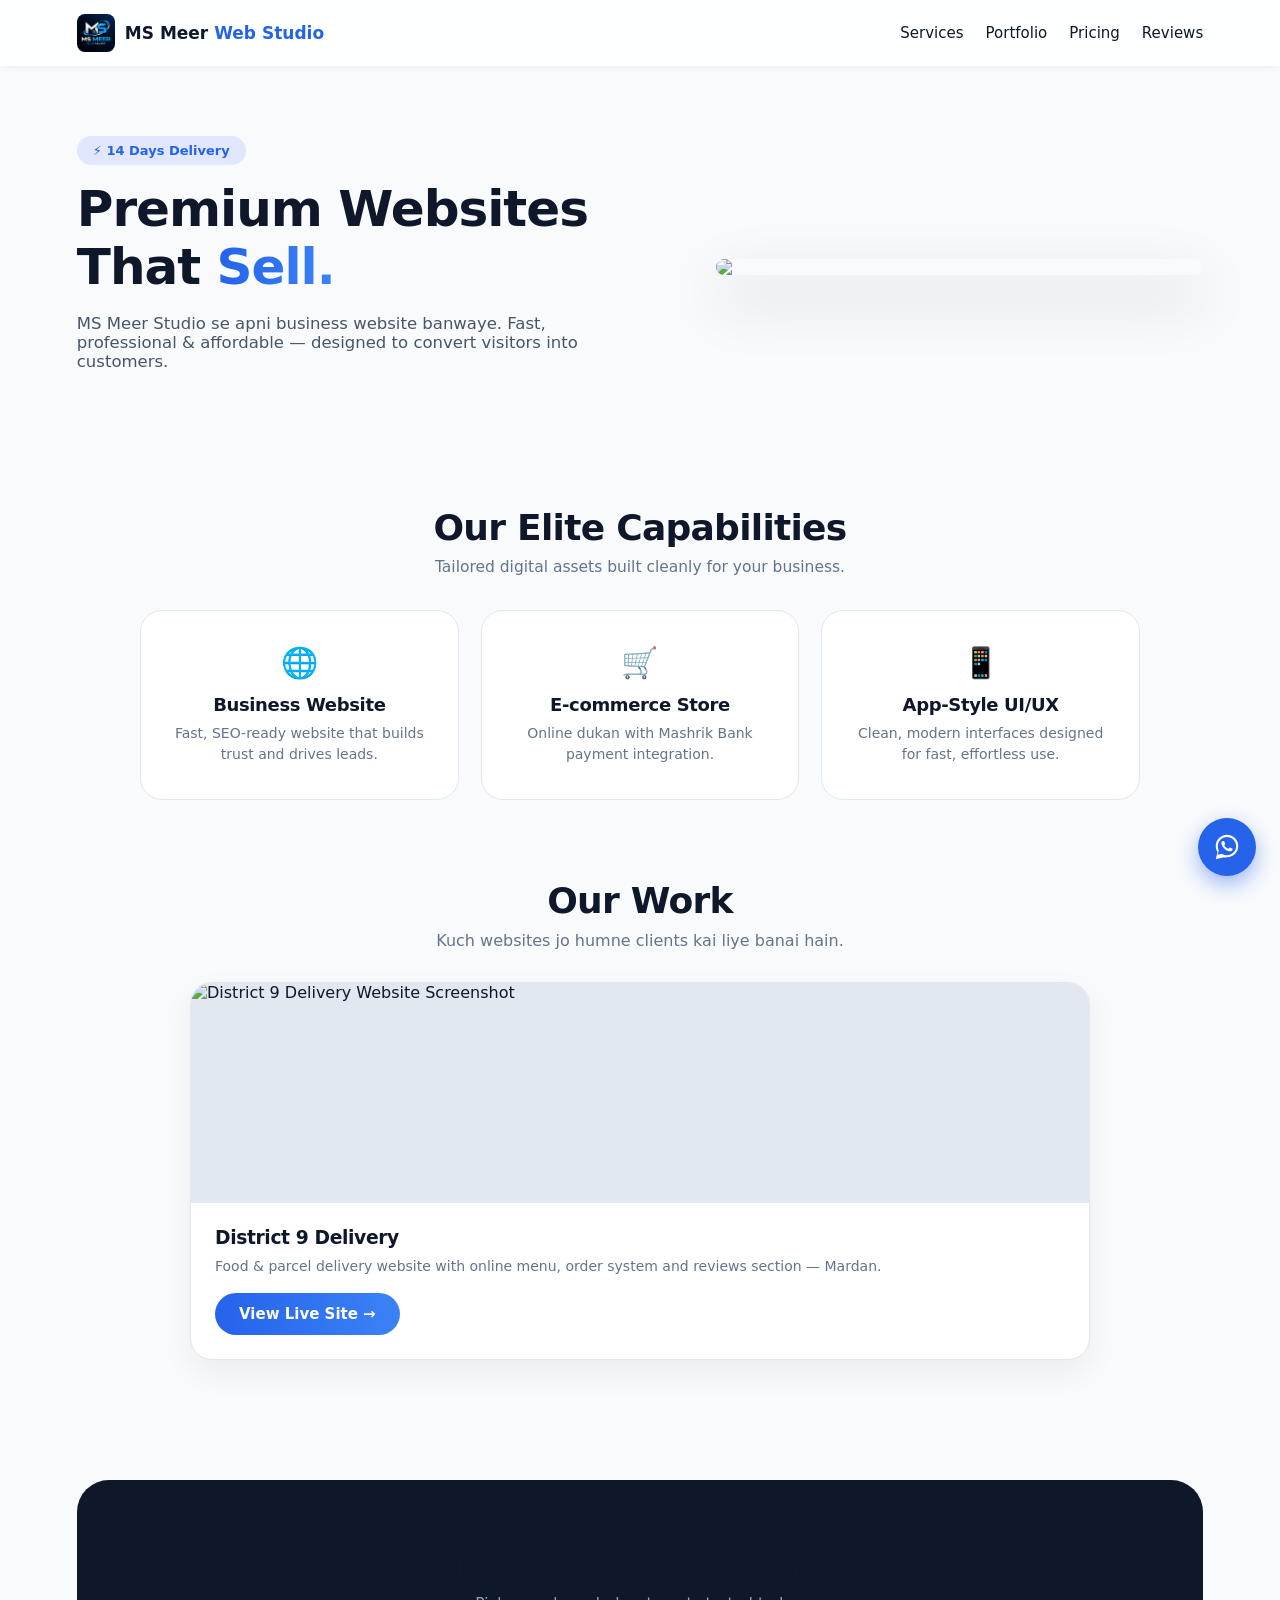
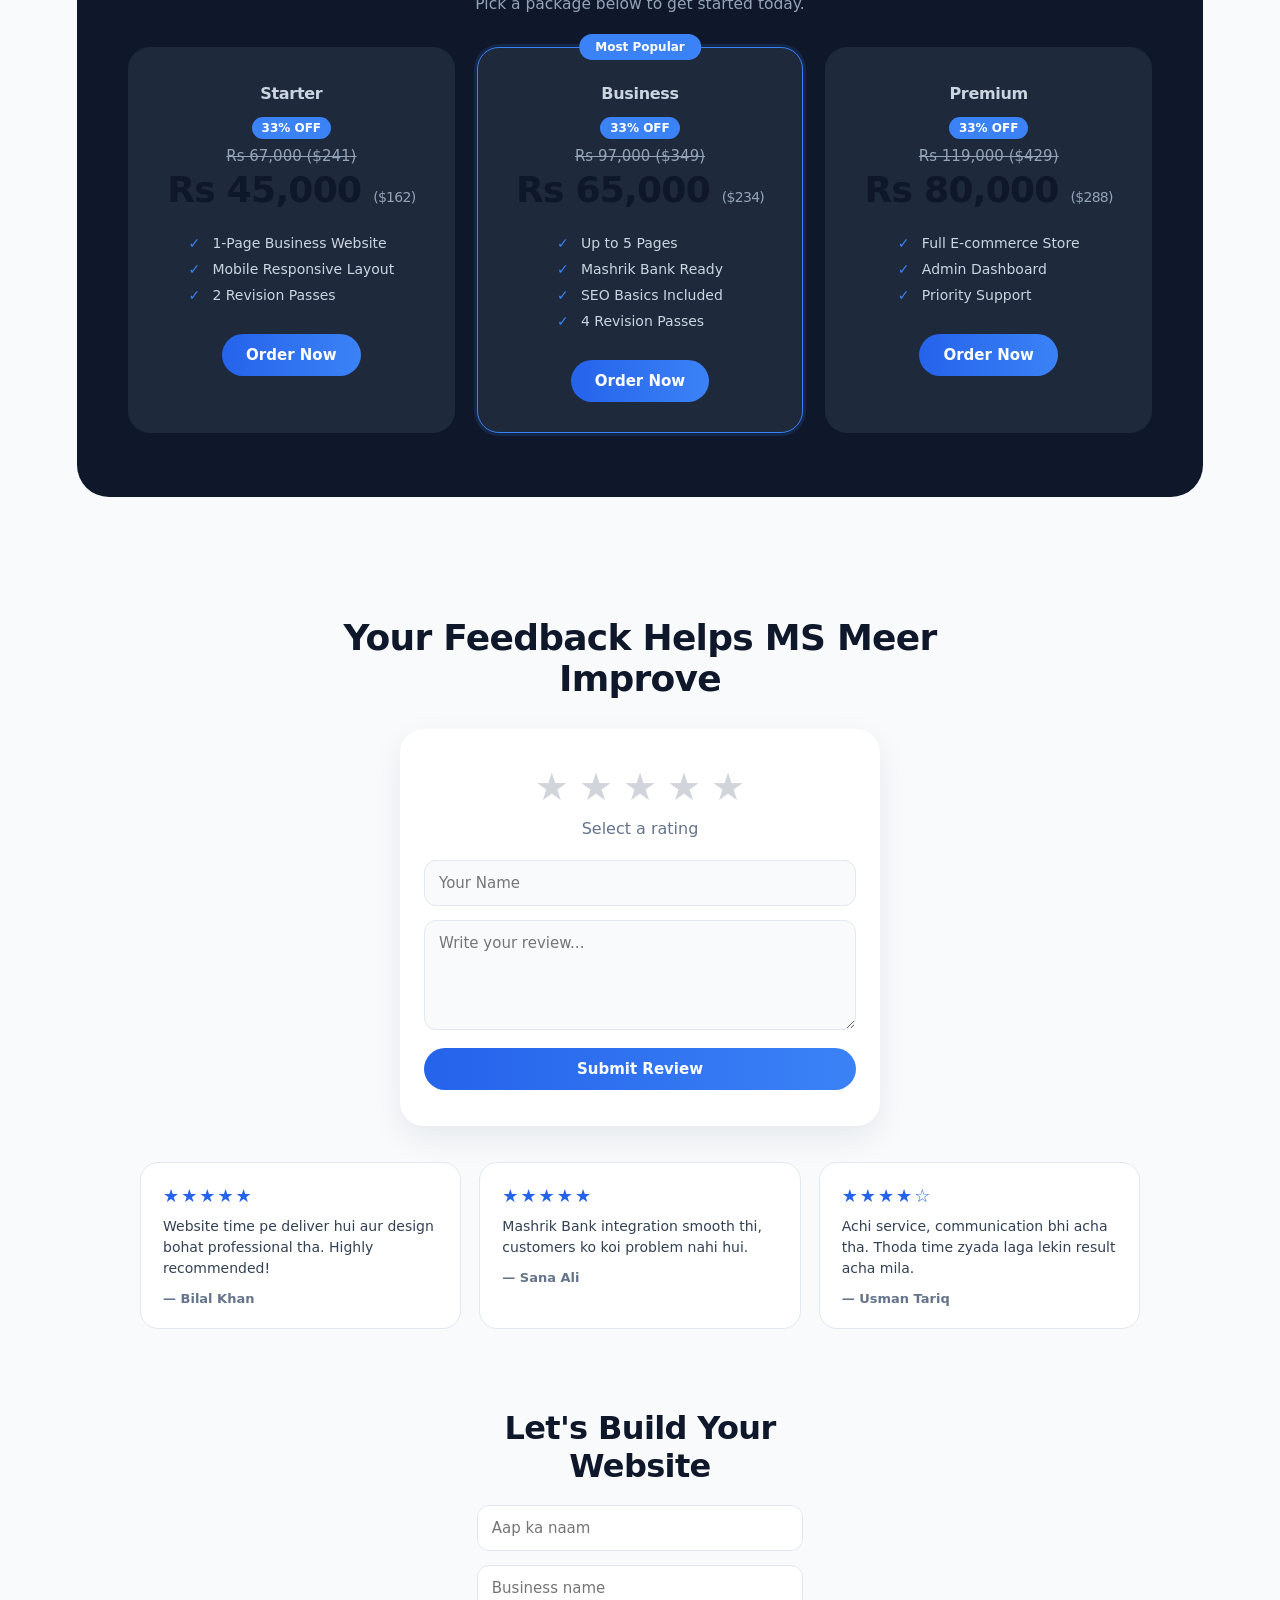
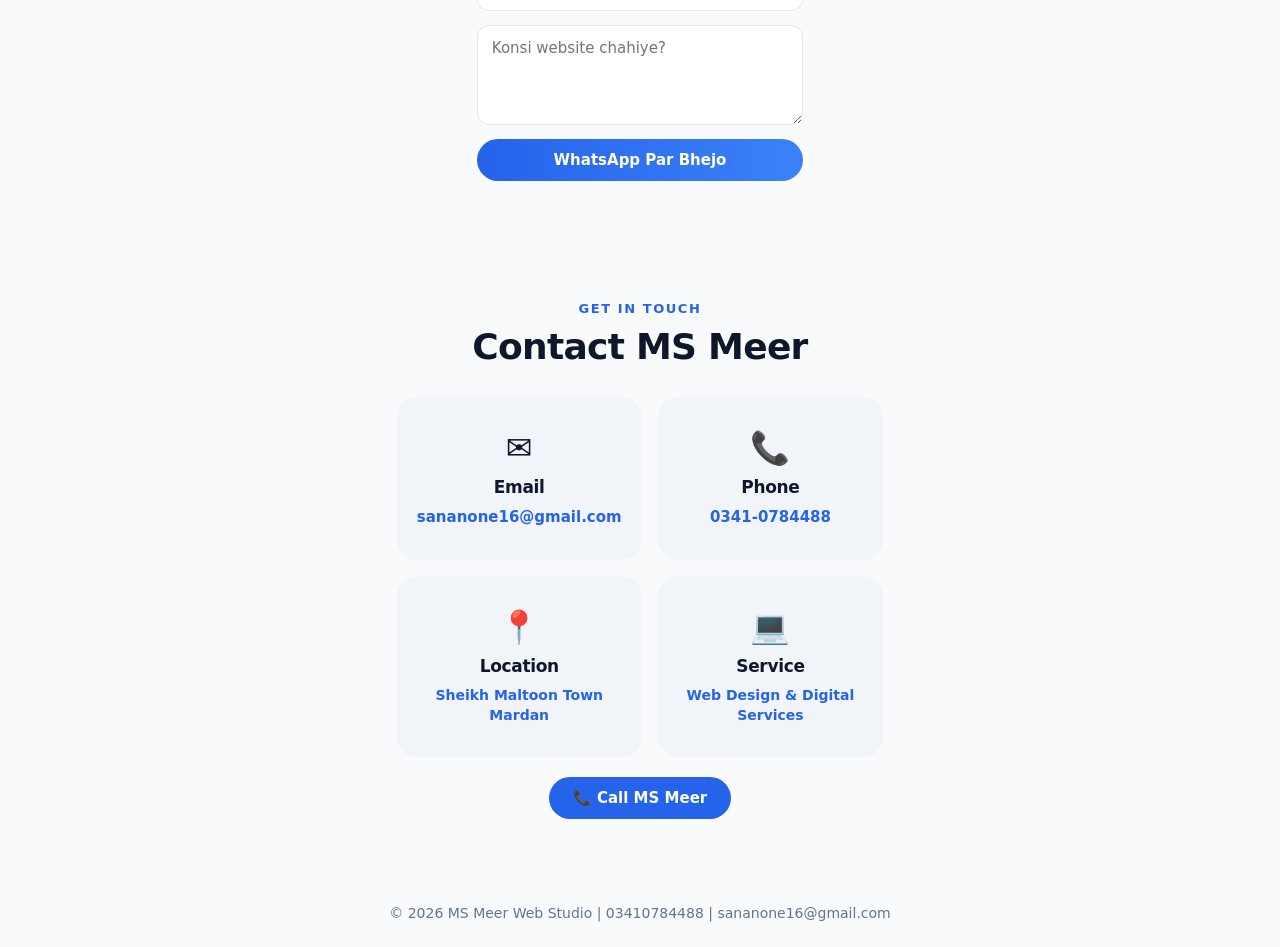
==== commit c358d07e: "Update index.html" ====
--- a/index.html
+++ b/index.html
@@ -9,7 +9,7 @@
 <body>
 <nav>
   <div class="brand">
-    <img src="logo.png" alt="MS Meer Web Studio">
+    <img src="image.png" alt="MS Meer Web Studio">
     <span>MS Meer <b>Web Studio</b></span>
   </div>
   <div class="nav-links">
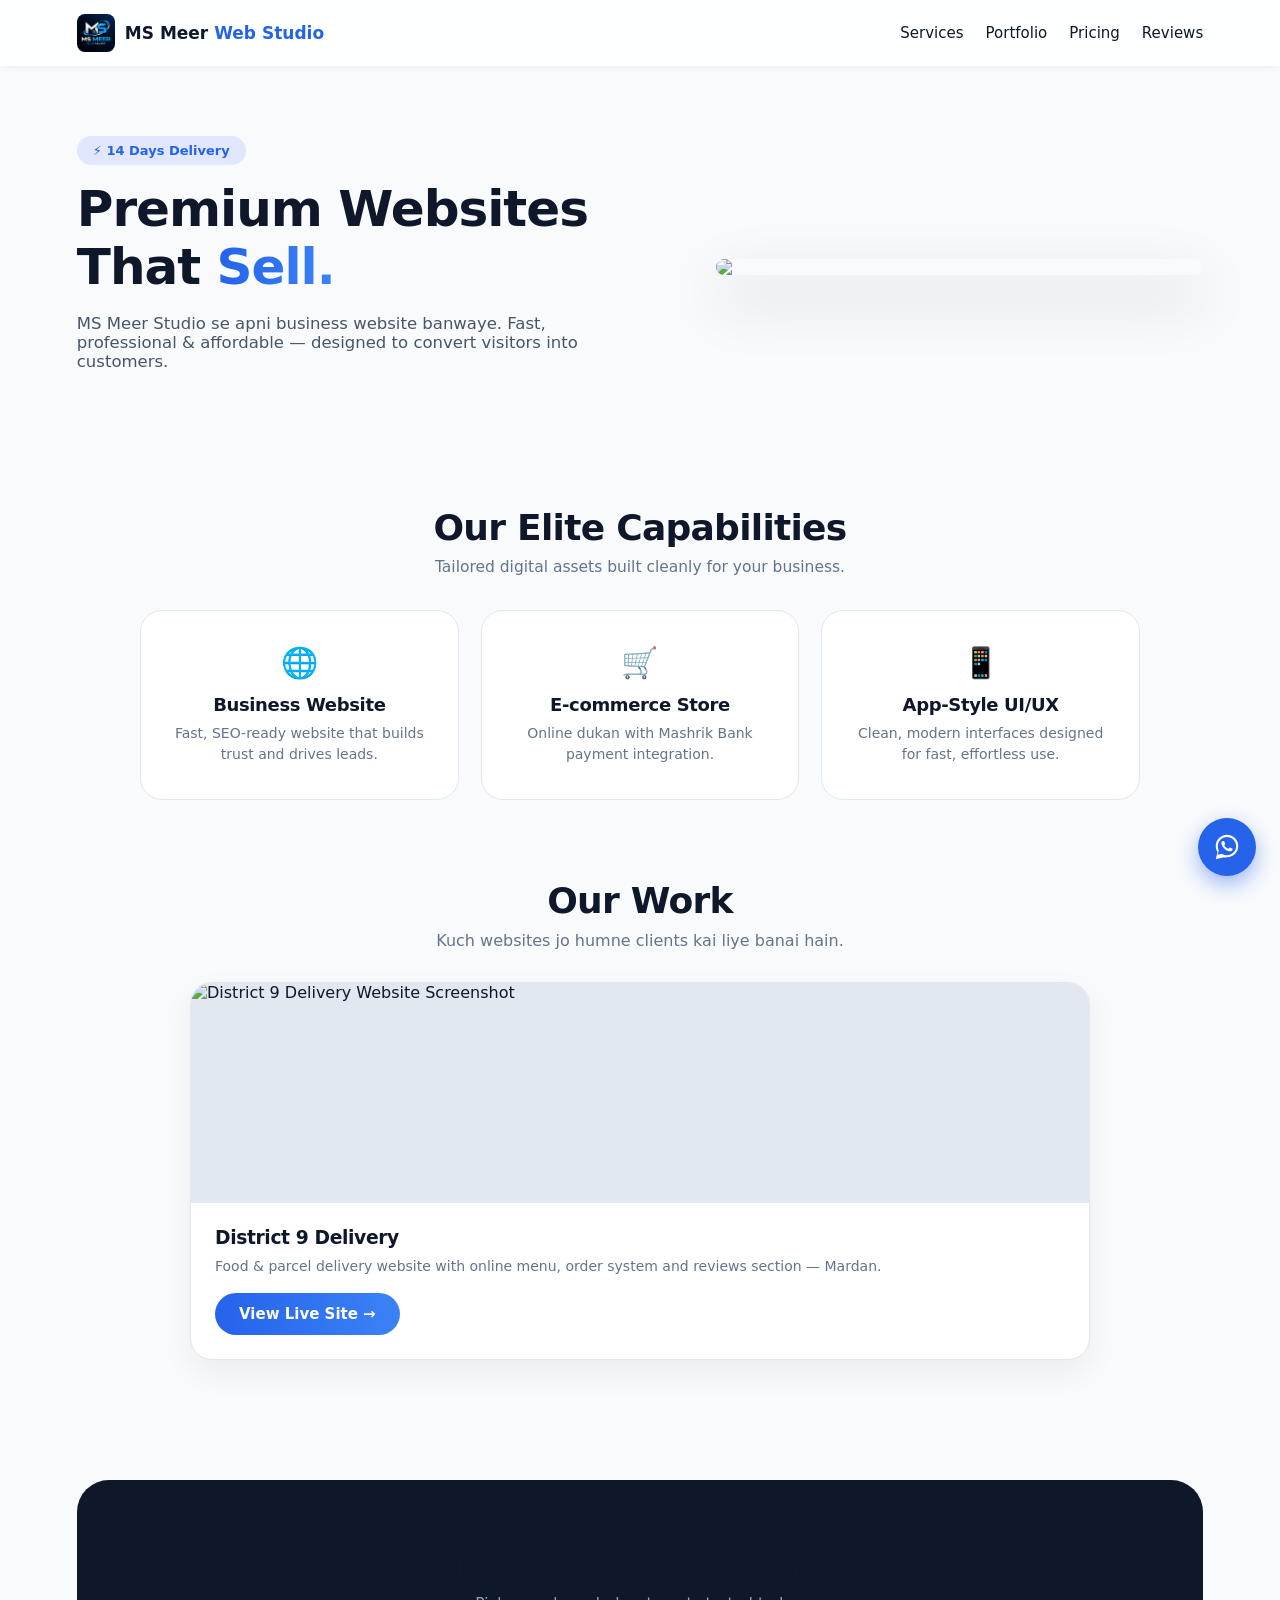
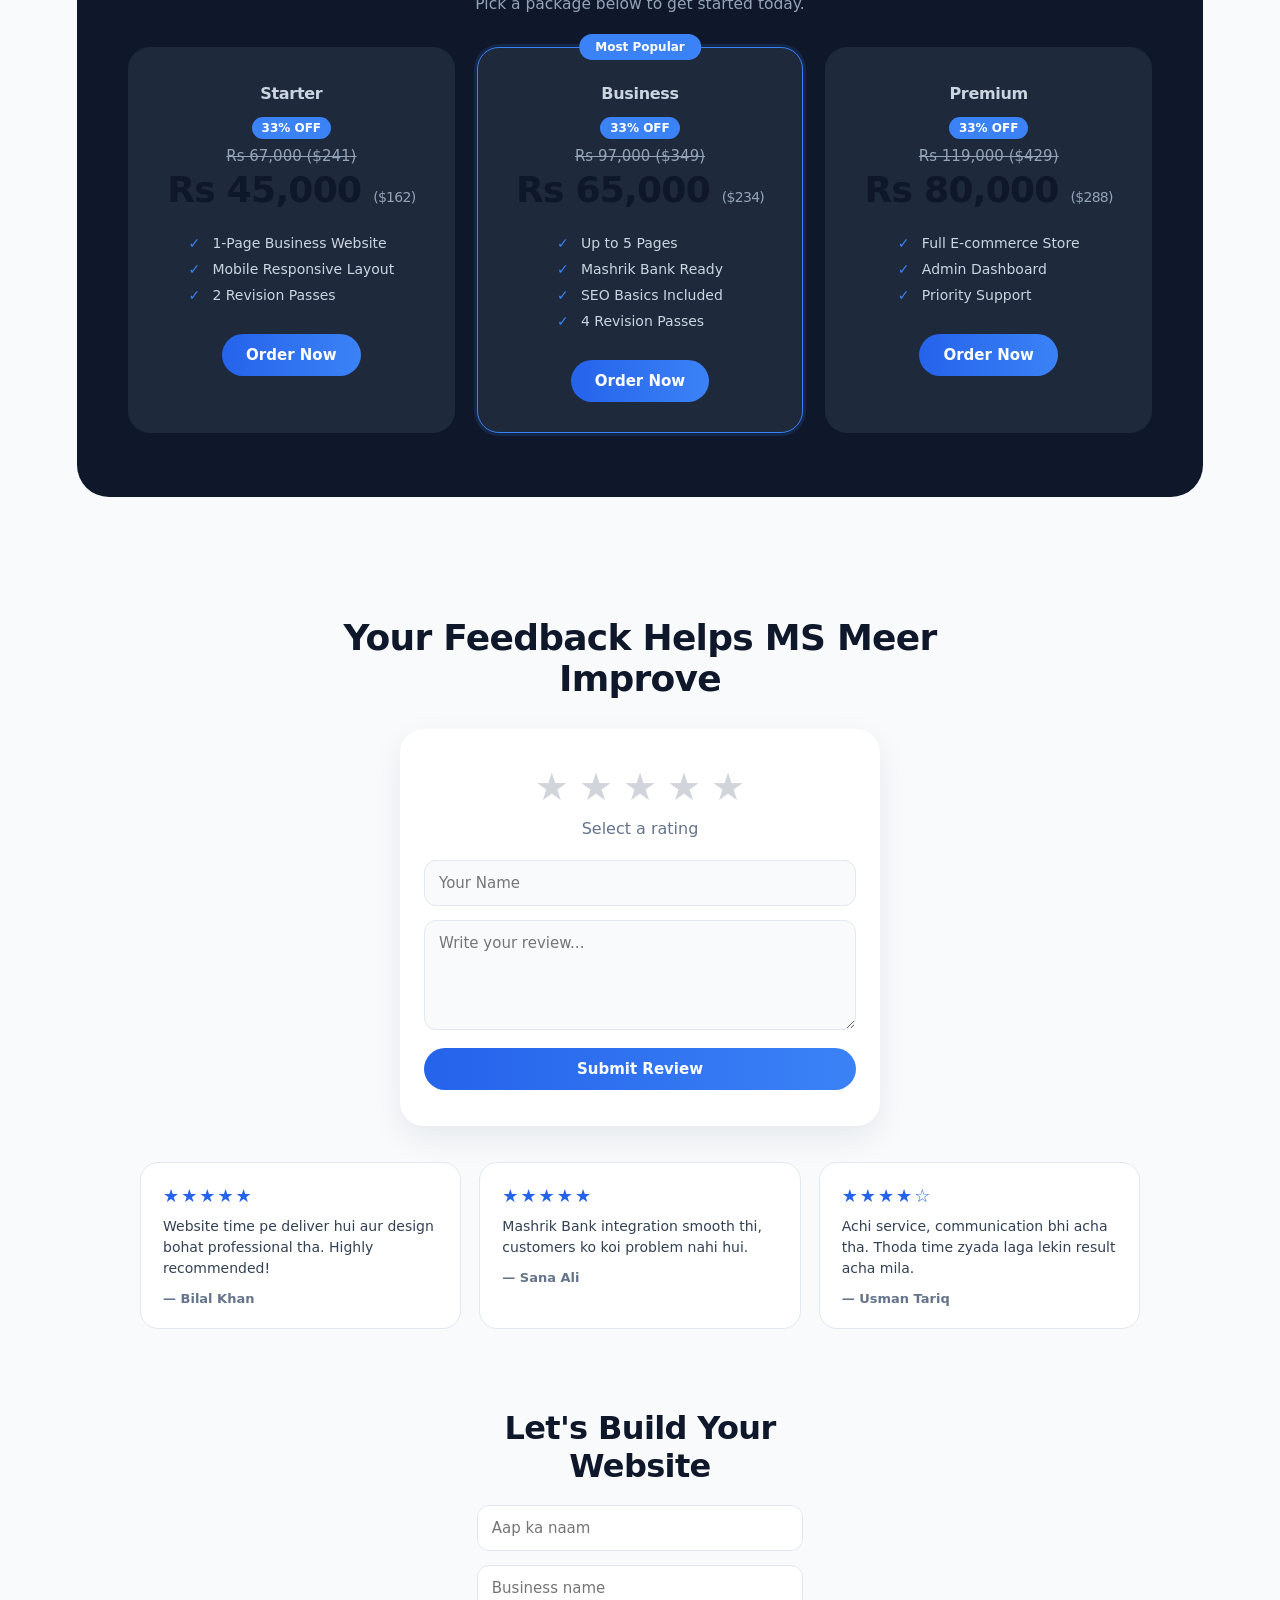
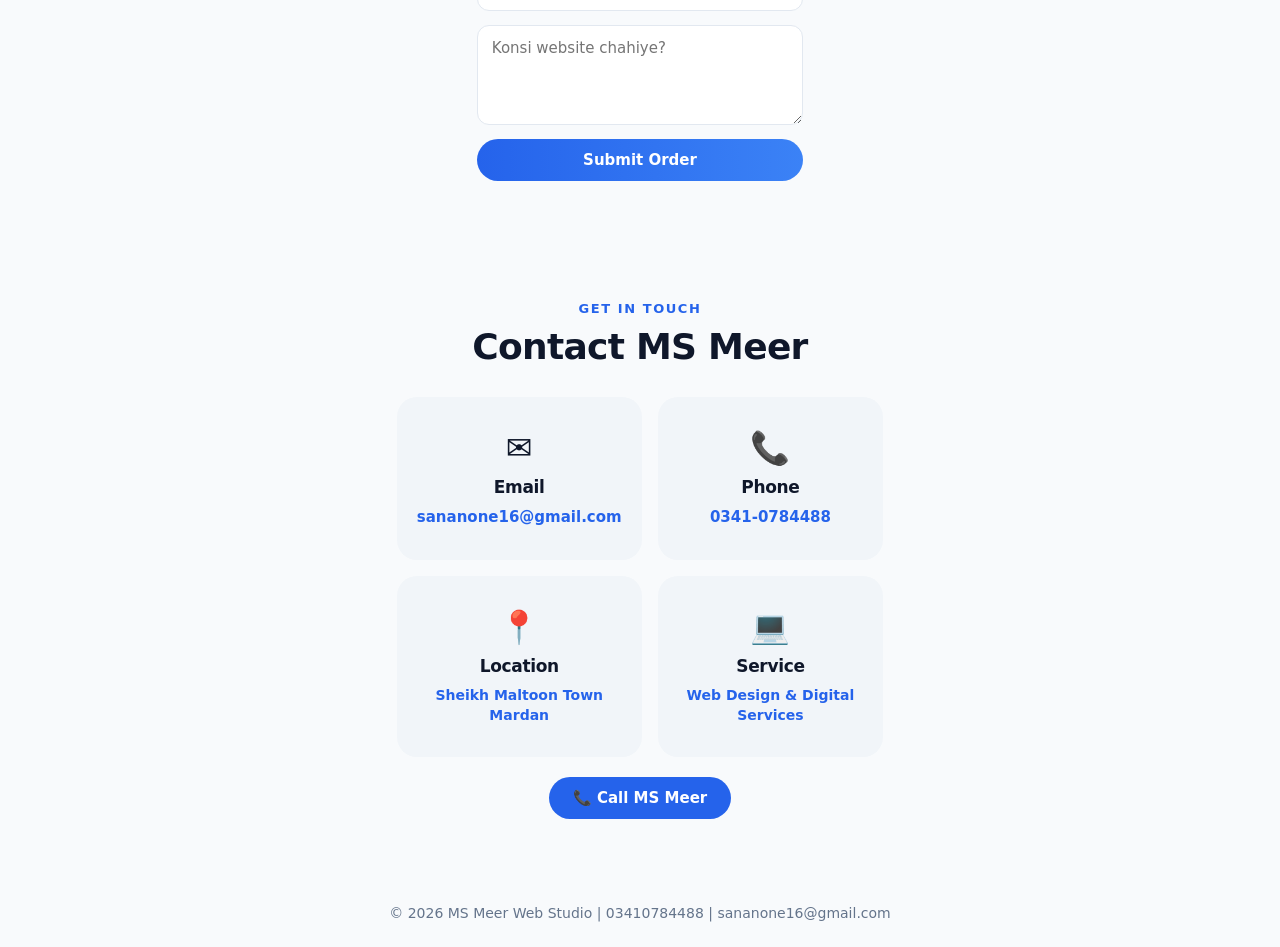
==== commit 94e5d081: "Update index.html" ====
--- a/index.html
+++ b/index.html
@@ -141,7 +141,7 @@
   <input id="name" placeholder="Aap ka naam">
   <input id="business" placeholder="Business name">
   <textarea id="msg" placeholder="Konsi website chahiye?"></textarea>
-  <button class="btn btn-accent" onclick="sendWhatsApp()">WhatsApp Par Bhejo</button>
+  <button class="btn btn-accent" onclick="sendWhatsApp()">Submit Order</button>
 </section>
 
 <section class="get-in-touch">
